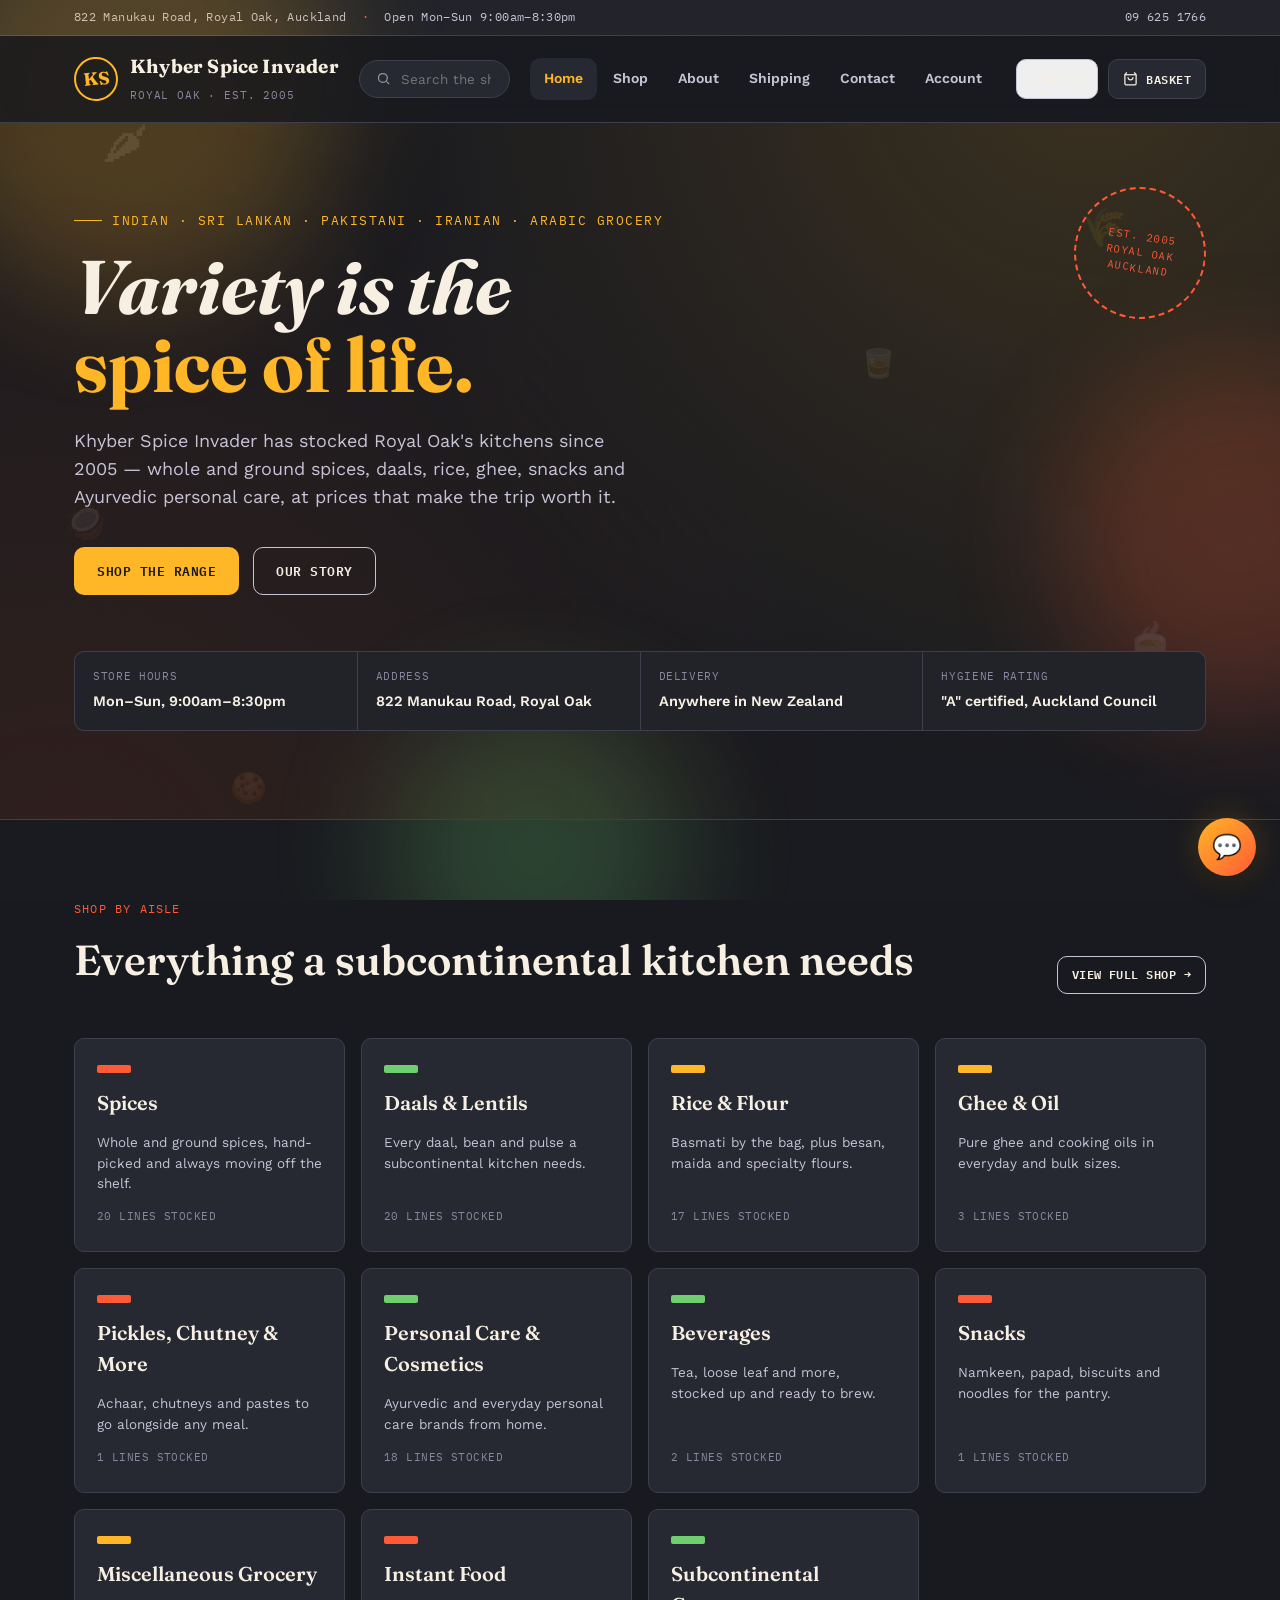
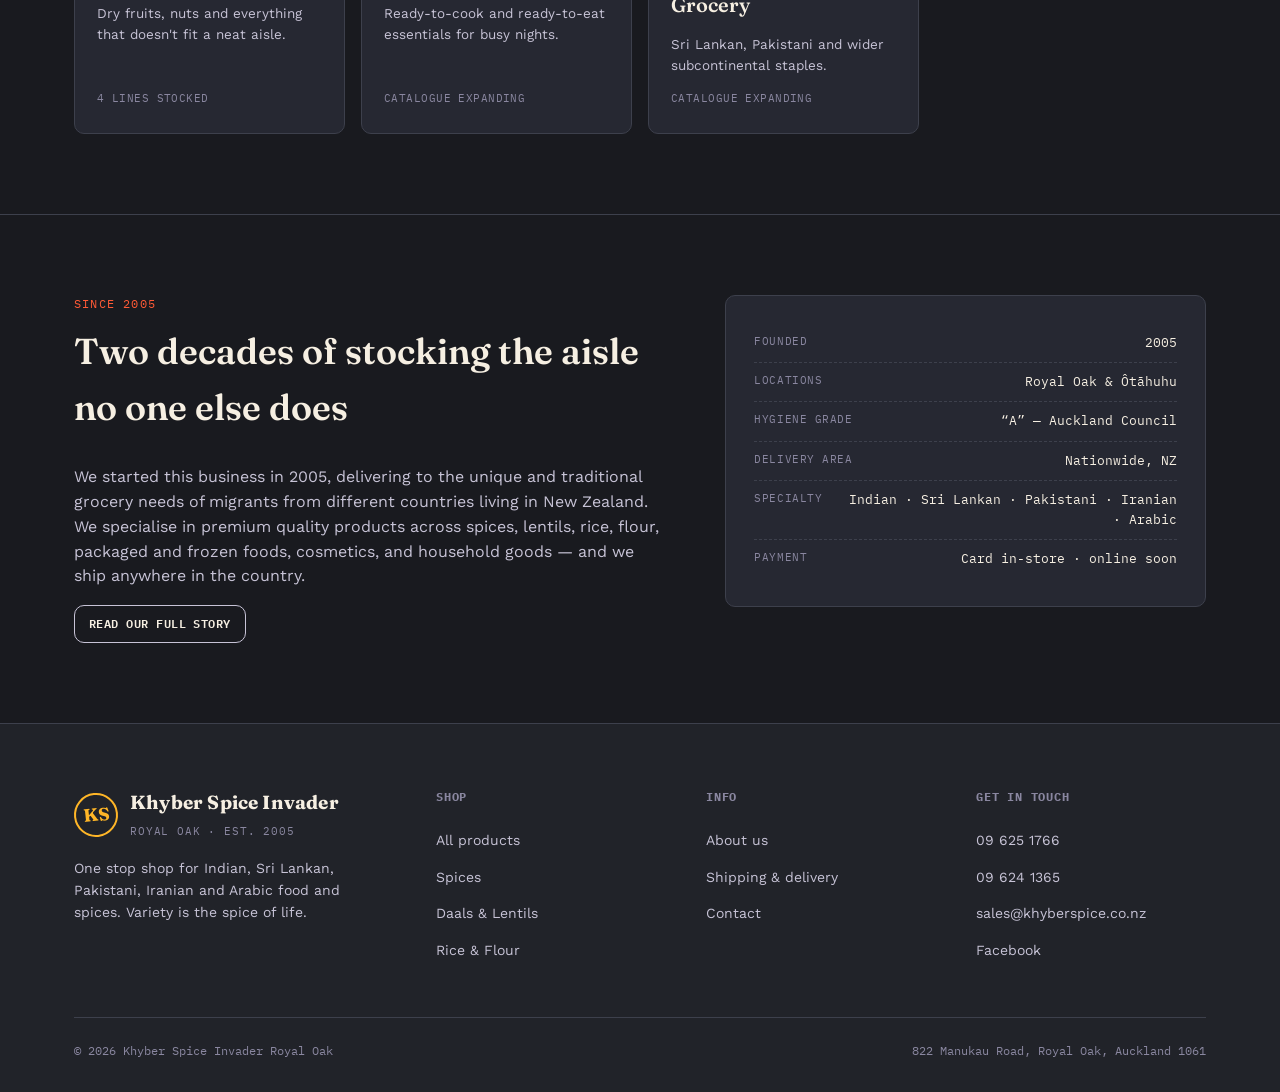
==== index.html @ 80d347c3 "Add files via upload" ====
<!doctype html>
<html lang="en">
<head>
<meta charset="utf-8">
<meta name="viewport" content="width=device-width, initial-scale=1">
<title>Khyber Spice Invader — Indian &amp; Subcontinental Grocery, Royal Oak</title>
<meta name="description" content="One stop shop for Indian, Sri Lankan, Pakistani, Iranian and Arabic food and spices in Royal Oak, Auckland since 2005.">
<link rel="stylesheet" href="css/styles.css">
</head>
<body>
<div class="grain"></div>
<div class="ambient">
  <div class="blob b1"></div>
  <div class="blob b2"></div>
  <div class="blob b3"></div>
  <span class="icon" style="top:12%; left:8%; font-size:46px; animation-delay:-2s;">&#127798;</span>
  <span class="icon" style="top:22%; right:12%; font-size:38px; animation-delay:-8s;">&#127806;</span>
  <span class="icon" style="top:55%; left:5%; font-size:34px; animation-delay:-4s;">&#129381;</span>
  <span class="icon" style="top:68%; right:8%; font-size:44px; animation-delay:-11s;">&#127861;</span>
  <span class="icon" style="top:85%; left:18%; font-size:30px; animation-delay:-6s;">&#127850;</span>
  <span class="icon" style="top:38%; right:30%; font-size:28px; animation-delay:-14s;">&#129347;</span>
</div>

<div class="utility-bar">
  <div class="wrap">
    <span>822 Manukau Road, Royal Oak, Auckland <span class="dot">·</span> Open Mon&ndash;Sun 9:00am&ndash;8:30pm</span>
    <span><a href="tel:+6496251766">09 625 1766</a></span>
  </div>
</div>

<header class="site-header">
  <div class="wrap">
    <a href="index.html" class="brand">
      <div class="brand-mark">KS</div>
      <div class="brand-text">
        <span class="name">Khyber Spice Invader</span>
        <span class="tag">Royal Oak · Est. 2005</span>
      </div>
    </a>
    <div class="header-search">
      <svg width="15" height="15" viewBox="0 0 24 24" fill="none" stroke="currentColor" stroke-width="2"><circle cx="11" cy="11" r="7"/><line x1="21" y1="21" x2="16.65" y2="16.65"/></svg>
      <input type="text" id="headerSearchInput" placeholder="Search the shop...">
    </div>
    <nav class="main-nav" id="mainNav">
      <a href="index.html" class="active">Home</a>
<a href="products.html" class="">Shop</a>
<a href="about.html" class="">About</a>
<a href="shipping.html" class="">Shipping</a>
<a href="contact.html" class="">Contact</a>
<a href="account.html" class="">Account</a>
    </nav>
    <div style="display:flex; align-items:center; gap:10px;">
      <button class="btn btn-outline btn-small" id="signInBtn" type="button">Sign in</button>
      <button class="btn btn-outline btn-small cart-toggle" id="cartToggle" type="button">
        <svg width="15" height="15" viewBox="0 0 24 24" fill="none" stroke="currentColor" stroke-width="2"><path d="M6 2L3 6v14a2 2 0 002 2h14a2 2 0 002-2V6l-3-4"/><line x1="3" y1="6" x2="21" y2="6"/><path d="M16 10a4 4 0 01-8 0"/></svg>
        Basket <span class="cart-count" id="cartCount" style="display:none;">0</span>
      </button>
      <button class="nav-toggle" id="navToggle" type="button" aria-label="Toggle menu">&#9776;</button>
    </div>
  </div>
</header>

<section class="hero">
  <div class="wrap">
    <div class="stamp">Est. 2005<br>Royal Oak<br>Auckland</div>
    <div class="hero-eyebrow">Indian &middot; Sri Lankan &middot; Pakistani &middot; Iranian &middot; Arabic Grocery</div>
    <h1>Variety is the<br><em>spice of life.</em></h1>
    <p class="lede">Khyber Spice Invader has stocked Royal Oak's kitchens since 2005 &mdash; whole and ground spices, daals, rice, ghee, snacks and Ayurvedic personal care, at prices that make the trip worth it.</p>
    <div class="hero-actions">
      <a href="products.html" class="btn btn-primary">Shop the range</a>
      <a href="about.html" class="btn btn-outline">Our story</a>
    </div>
    <div class="hero-strip">
      <div><span class="k">Store hours</span><span class="v">Mon&ndash;Sun, 9:00am&ndash;8:30pm</span></div>
      <div><span class="k">Address</span><span class="v">822 Manukau Road, Royal Oak</span></div>
      <div><span class="k">Delivery</span><span class="v">Anywhere in New Zealand</span></div>
      <div><span class="k">Hygiene rating</span><span class="v">"A" certified, Auckland Council</span></div>
    </div>
  </div>
</section>

<section class="section">
  <div class="wrap">
    <div class="section-head">
      <div>
        <div class="section-eyebrow">Shop by aisle</div>
        <h2>Everything a subcontinental kitchen needs</h2>
      </div>
      <a href="products.html" class="btn btn-outline btn-small">View full shop &rarr;</a>
    </div>
    <div class="cat-grid" id="homeCatGrid"></div>
  </div>
</section>

<section class="section" style="border-bottom:none;">
  <div class="wrap story-grid">
    <div>
      <div class="section-eyebrow">Since 2005</div>
      <h2>Two decades of stocking the aisle no one else does</h2>
      <p>We started this business in 2005, delivering to the unique and traditional grocery needs of migrants from different countries living in New Zealand. We specialise in premium quality products across spices, lentils, rice, flour, packaged and frozen foods, cosmetics, and household goods &mdash; and we ship anywhere in the country.</p>
      <a href="about.html" class="btn btn-outline btn-small">Read our full story</a>
    </div>
    <div class="ticket">
      <div class="row"><span>Founded</span><span>2005</span></div>
      <div class="row"><span>Locations</span><span>Royal Oak &amp; &Ocirc;t&#257;huhu</span></div>
      <div class="row"><span>Hygiene grade</span><span>&ldquo;A&rdquo; &mdash; Auckland Council</span></div>
      <div class="row"><span>Delivery area</span><span>Nationwide, NZ</span></div>
      <div class="row"><span>Specialty</span><span>Indian &middot; Sri Lankan &middot; Pakistani &middot; Iranian &middot; Arabic</span></div>
      <div class="row"><span>Payment</span><span>Card in-store &middot; online soon</span></div>
    </div>
  </div>
</section>

<footer class="site-footer">
  <div class="wrap">
    <div class="footer-grid">
      <div class="footer-about">
        <div class="brand" style="margin-bottom:16px;">
          <div class="brand-mark">KS</div>
          <div class="brand-text">
            <span class="name">Khyber Spice Invader</span>
            <span class="tag">Royal Oak · Est. 2005</span>
          </div>
        </div>
        <p>One stop shop for Indian, Sri Lankan, Pakistani, Iranian and Arabic food and spices. Variety is the spice of life.</p>
      </div>
      <div>
        <h5>Shop</h5>
        <ul>
          <li><a href="products.html">All products</a></li>
          <li><a href="products.html#spices">Spices</a></li>
          <li><a href="products.html#daals-lentils">Daals &amp; Lentils</a></li>
          <li><a href="products.html#rice-flour">Rice &amp; Flour</a></li>
        </ul>
      </div>
      <div>
        <h5>Info</h5>
        <ul>
          <li><a href="about.html">About us</a></li>
          <li><a href="shipping.html">Shipping &amp; delivery</a></li>
          <li><a href="contact.html">Contact</a></li>
        </ul>
      </div>
      <div>
        <h5>Get in touch</h5>
        <ul>
          <li><a href="tel:+6496251766">09 625 1766</a></li>
          <li><a href="tel:+6496241365">09 624 1365</a></li>
          <li><a href="mailto:sales@khyberspice.co.nz">sales@khyberspice.co.nz</a></li>
          <li><a href="https://www.facebook.com/people/Khyber-Spice-Invader-Royal-Oak/100056588722990/" target="_blank" rel="noopener">Facebook</a></li>
        </ul>
      </div>
    </div>
    <div class="footer-bottom">
      <span>&copy; 2026 Khyber Spice Invader Royal Oak</span>
      <span>822 Manukau Road, Royal Oak, Auckland 1061</span>
    </div>
  </div>
</footer>

<div class="cart-overlay" id="cartOverlay"></div>
<aside class="cart-drawer" id="cartDrawer" aria-label="Shopping basket">
  <div class="cart-drawer-head">
    <h3>Your Basket</h3>
    <button class="cart-drawer-close" id="cartClose" type="button" aria-label="Close basket">&times;</button>
  </div>
  <div class="cart-items" id="cartItems"></div>
  <div class="cart-drawer-foot">
    <div class="cart-total" id="cartTotal"><span>Subtotal</span><strong>$0.00</strong></div>
    <button class="btn btn-primary" style="width:100%; justify-content:center;" disabled title="Online checkout is launching soon">
      Checkout — coming soon
    </button>
    <p class="cart-note">Online payment via Stripe is being set up. For now, call the store to place a phone order for anything in your basket.</p>
  </div>
</aside>

<button class="bot-launcher" id="botLauncher" type="button" aria-label="Open Khyber Bot">&#128172;</button>
<div class="bot-panel" id="botPanel">
  <div class="bot-head">
    <div>
      <h4>Khyber Bot</h4>
      <span>Usually replies instantly</span>
    </div>
    <button class="bot-close" id="botClose" type="button" aria-label="Close chat">&times;</button>
  </div>
  <div class="bot-messages" id="botMessages"></div>
  <div class="bot-suggestions">
    <button type="button">Store hours?</button>
    <button type="button">Delivery cost?</button>
    <button type="button">Where are you located?</button>
  </div>
  <div class="bot-input-row">
    <input type="text" id="botInput" placeholder="Ask a question...">
    <button id="botSend" type="button" aria-label="Send">&#8594;</button>
  </div>
</div>

<script src="https://identity.netlify.com/v1/netlify-identity-widget.js"></script>
<script src="js/main.js"></script>
<script src="js/bot.js"></script>
<script src="js/auth.js"></script>

<script>
fetch('data/products.json').then(r=>r.json()).then(data=>{
  const grid = document.getElementById('homeCatGrid');
  grid.innerHTML = data.categories.map(c => {
    const count = data.products.filter(p=>p.category===c.slug).length;
    return `<a class="cat-tile accent-${c.accent}" href="products.html#${c.slug}">
      <span class="lid"></span>
      <h3>${c.label}</h3>
      <p>${c.blurb}</p>
      <span class="count">${count > 0 ? count + ' lines stocked' : 'Catalogue expanding'}</span>
    </a>`;
  }).join('');
});
</script>
</body>
</html>
---- css/styles.css ----
/* ============================================================
   KHYBER SPICE INVADER — design tokens
   Palette pulled from the store itself: turmeric, paprika,
   cardamom, cast-iron charcoal. Type: a stencilled display serif
   (stamped tin labels) + a clean grotesk body + a ledger mono
   for prices, SKUs and stamps.
   ============================================================ */

@import url('https://fonts.googleapis.com/css2?family=Fraunces:ital,opsz,wght@0,9..144,400;0,9..144,600;0,9..144,700;1,9..144,500&family=Work+Sans:wght@400;500;600;700&family=IBM+Plex+Mono:wght@400;500;600&display=swap');

:root{
  /* Warmer, slightly blue-leaning ink so it reads modern rather than flat brown */
  --ink:        #191A1F;
  --ink-soft:   #212329;
  --surface:    #262832;
  --surface-2:  #2F323D;
  --line:       #3D404C;

  --paper:      #F6EFE2;
  --paper-dim:  #C7C3D6;
  --paper-faint:#8A87A0;

  /* Brighter, more saturated accents for a welcoming, energetic feel */
  --turmeric:   #FFB627;
  --turmeric-dk:#D8940F;
  --paprika:    #FF5A36;
  --paprika-dk: #D63E1F;
  --cardamom:   #6FCF6E;
  --cardamom-dk:#4A9E4E;
  --violet:     #9B7EF0;

  --grad-warm: linear-gradient(135deg, var(--turmeric), var(--paprika));
  --grad-cool: linear-gradient(135deg, var(--cardamom), var(--violet));
  --glow-turmeric: 0 0 32px rgba(255,182,39,0.25);
  --glow-paprika: 0 0 32px rgba(255,90,54,0.22);

  --font-display: 'Fraunces', Georgia, serif;
  --font-body: 'Work Sans', -apple-system, BlinkMacSystemFont, sans-serif;
  --font-mono: 'IBM Plex Mono', 'Courier New', monospace;

  --radius: 10px;
  --radius-sm: 6px;
  --container: 1180px;
}

*,*::before,*::after{ box-sizing:border-box; }
html{ scroll-behavior:smooth; }
body{
  margin:0;
  background:var(--ink);
  color:var(--paper);
  font-family:var(--font-body);
  font-size:16px;
  line-height:1.55;
  -webkit-font-smoothing:antialiased;
}
img{ max-width:100%; display:block; }
a{ color:inherit; text-decoration:none; }
ul{ margin:0; padding:0; list-style:none; }
button{ font-family:inherit; cursor:pointer; }

.wrap{ max-width:var(--container); margin:0 auto; padding:0 24px; }

:focus-visible{
  outline:2px solid var(--turmeric);
  outline-offset:3px;
}

@media (prefers-reduced-motion: reduce){
  *{ animation-duration:0.01ms !important; transition-duration:0.01ms !important; }
}

/* ---------- Texture ---------- */
.grain{
  position:fixed; inset:0; pointer-events:none; z-index:1;
  opacity:0.05; mix-blend-mode:overlay;
  background-image:url("data:image/svg+xml,%3Csvg xmlns='http://www.w3.org/2000/svg' width='120' height='120'%3E%3Cfilter id='n'%3E%3CfeTurbulence type='fractalNoise' baseFrequency='0.9' numOctaves='2' stitchTiles='stitch'/%3E%3C/filter%3E%3Crect width='100%25' height='100%25' filter='url(%23n)'/%3E%3C/svg%3E");
}

/* ---------- Ambient background (floating spice icons + glow blobs) ---------- */
.ambient{
  position:fixed; inset:0; z-index:0; overflow:hidden; pointer-events:none;
}
.ambient .blob{
  position:absolute; border-radius:50%; filter:blur(60px); opacity:0.22;
  animation: drift 26s ease-in-out infinite;
}
.ambient .blob.b1{ width:420px; height:420px; top:-120px; left:-80px; background:var(--turmeric); }
.ambient .blob.b2{ width:360px; height:360px; top:40%; right:-140px; background:var(--paprika); animation-duration:32s; animation-delay:-6s; }
.ambient .blob.b3{ width:300px; height:300px; bottom:-100px; left:30%; background:var(--cardamom); animation-duration:38s; animation-delay:-14s; }
@keyframes drift{
  0%,100%{ transform:translate(0,0) scale(1); }
  33%{ transform:translate(40px,-30px) scale(1.08); }
  66%{ transform:translate(-30px,25px) scale(0.95); }
}
.ambient .icon{
  position:absolute; opacity:0.10; animation: floaty 18s ease-in-out infinite;
}
@keyframes floaty{
  0%,100%{ transform:translateY(0) rotate(0deg); }
  50%{ transform:translateY(-22px) rotate(8deg); }
}
@media (prefers-reduced-motion: reduce){
  .ambient .blob, .ambient .icon{ animation:none; }
}
@media (max-width: 700px){
  .ambient .icon{ display:none; }
}

/* content sits above ambient layer */
.site-header, .hero, .section, .info-page, .site-footer{ position:relative; z-index:2; }

/* ---------- Top utility bar ---------- */
.utility-bar{
  background:var(--ink-soft);
  border-bottom:1px solid var(--line);
  font-family:var(--font-mono);
  font-size:12px;
  letter-spacing:0.03em;
  color:var(--paper-dim);
}
.utility-bar .wrap{
  display:flex; justify-content:space-between; align-items:center;
  padding-top:8px; padding-bottom:8px; flex-wrap:wrap; gap:6px;
}
.utility-bar a:hover{ color:var(--turmeric); }
.utility-bar .dot{ color:var(--paprika); margin:0 8px; }

/* ---------- Header / Nav ---------- */
.site-header{
  position:sticky; top:0; z-index:50;
  background:rgba(25,26,31,0.85);
  backdrop-filter:blur(12px) saturate(1.4);
  border-bottom:1px solid var(--line);
}
.site-header .wrap{
  display:flex; align-items:center; justify-content:space-between;
  padding-top:16px; padding-bottom:16px; gap:20px;
}
.header-search{
  flex:1; max-width:340px; display:flex; align-items:center; gap:8px;
  background:var(--surface); border:1px solid var(--line); border-radius:999px;
  padding:9px 16px; transition:border-color .15s ease;
}
.header-search:focus-within{ border-color:var(--turmeric); box-shadow:var(--glow-turmeric); }
.header-search input{ background:none; border:none; color:var(--paper); font-family:inherit; font-size:13.5px; width:100%; }
.header-search input:focus{ outline:none; }
.header-search svg{ opacity:0.55; flex-shrink:0; }
@media (max-width: 980px){ .header-search{ display:none; } }
.brand{ display:flex; align-items:center; gap:12px; flex-shrink:0; }
.brand-mark{
  width:44px; height:44px; border-radius:50%;
  border:2px solid var(--turmeric);
  display:flex; align-items:center; justify-content:center;
  font-family:var(--font-display); font-weight:700; font-size:18px;
  color:var(--turmeric);
  transform:rotate(-6deg);
}
.brand-text{ font-family:var(--font-display); }
.brand-text .name{ font-size:19px; font-weight:700; letter-spacing:0.01em; display:block; }
.brand-text .tag{ font-family:var(--font-mono); font-size:10.5px; color:var(--paper-faint); letter-spacing:0.08em; text-transform:uppercase; }

.main-nav{ display:flex; gap:2px; align-items:center; }
.main-nav a{
  font-size:14px; font-weight:600; padding:10px 14px; border-radius:var(--radius);
  color:var(--paper-dim); transition:color .15s ease, background .15s ease;
  white-space:nowrap;
}
.main-nav a:hover, .main-nav a.active{ color:var(--turmeric); background:var(--surface); }

.nav-toggle{
  display:none; background:none; border:1px solid var(--line); color:var(--paper);
  padding:8px 12px; border-radius:var(--radius); font-size:14px;
}

@media (max-width: 880px){
  .main-nav{
    position:absolute; top:100%; left:0; right:0;
    background:var(--ink-soft); border-bottom:1px solid var(--line);
    flex-direction:column; align-items:stretch; padding:8px;
    display:none;
  }
  .main-nav.open{ display:flex; }
  .main-nav a{ padding:12px 14px; }
  .nav-toggle{ display:inline-block; }
}

/* ---------- Buttons ---------- */
.btn{
  display:inline-flex; align-items:center; gap:8px;
  font-family:var(--font-mono); font-size:13px; font-weight:600;
  letter-spacing:0.04em; text-transform:uppercase;
  padding:13px 22px; border-radius:var(--radius);
  border:1px solid transparent; transition:transform .15s ease, background .15s ease;
}
.btn:hover{ transform:translateY(-1px); }
.btn-primary{ background:var(--turmeric); color:var(--ink); }
.btn-primary:hover{ background:#f0b232; }
.btn-outline{ border-color:var(--paper-dim); color:var(--paper); }
.btn-outline:hover{ border-color:var(--turmeric); color:var(--turmeric); }
.btn-small{ padding:9px 14px; font-size:11.5px; }

/* ---------- Hero ---------- */
.hero{
  position:relative; overflow:hidden;
  border-bottom:1px solid var(--line);
  background:
    radial-gradient(circle at 85% -10%, rgba(231,163,28,0.16), transparent 55%),
    radial-gradient(circle at 5% 110%, rgba(193,68,14,0.14), transparent 55%);
}
.hero .wrap{ padding-top:88px; padding-bottom:88px; position:relative; }
.hero-eyebrow{
  font-family:var(--font-mono); font-size:12.5px; letter-spacing:0.12em; text-transform:uppercase;
  color:var(--turmeric); margin-bottom:18px; display:flex; align-items:center; gap:10px;
}
.hero-eyebrow::before{ content:''; width:28px; height:1px; background:var(--turmeric); }
.hero h1{
  font-family:var(--font-display); font-weight:700; font-style:italic;
  font-size:clamp(40px, 6.4vw, 76px); line-height:1.02; margin:0 0 24px; max-width:16ch;
}
.hero h1 em{ color:var(--turmeric); font-style:normal; }
.hero p.lede{ font-size:18px; color:var(--paper-dim); max-width:52ch; margin:0 0 36px; }
.hero-actions{ display:flex; gap:14px; flex-wrap:wrap; margin-bottom:56px; }

.stamp{
  position:absolute; top:64px; right:24px;
  width:132px; height:132px; border-radius:50%;
  border:2px dashed var(--paprika);
  display:flex; align-items:center; justify-content:center; text-align:center;
  transform:rotate(9deg);
  font-family:var(--font-mono); font-size:10.5px; letter-spacing:0.06em; text-transform:uppercase;
  color:var(--paprika); line-height:1.5; padding:14px;
}
@media (max-width: 720px){ .stamp{ display:none; } }

.hero-strip{
  display:grid; grid-template-columns:repeat(auto-fit,minmax(150px,1fr)); gap:1px;
  background:var(--line); border:1px solid var(--line); border-radius:var(--radius); overflow:hidden;
}
.hero-strip div{ background:var(--ink-soft); padding:16px 18px; }
.hero-strip .k{ font-family:var(--font-mono); font-size:11px; color:var(--paper-faint); text-transform:uppercase; letter-spacing:0.06em; display:block; margin-bottom:4px; }
.hero-strip .v{ font-weight:600; font-size:14.5px; }

/* ---------- Section headings ---------- */
.section{ padding:80px 0; border-bottom:1px solid var(--line); }
.section-head{ display:flex; justify-content:space-between; align-items:flex-end; gap:24px; margin-bottom:44px; flex-wrap:wrap; }
.section-eyebrow{ font-family:var(--font-mono); font-size:12px; letter-spacing:0.1em; text-transform:uppercase; color:var(--paprika); margin-bottom:10px; }
.section-head h2{ font-family:var(--font-display); font-size:clamp(28px,3.4vw,42px); margin:0; font-weight:600; }
.section-head p{ color:var(--paper-dim); max-width:46ch; margin:10px 0 0; }

/* ---------- Category tiles ---------- */
.cat-grid{ display:grid; grid-template-columns:repeat(auto-fill,minmax(230px,1fr)); gap:16px; }
.cat-tile{
  position:relative; background:var(--surface); border:1px solid var(--line); border-radius:var(--radius);
  padding:26px 22px; transition:border-color .15s ease, transform .15s ease;
  display:flex; flex-direction:column; gap:14px; min-height:150px;
}
.cat-tile:hover{ transform:translateY(-3px); border-color:var(--accent-color, var(--turmeric)); }
.cat-tile .lid{ width:34px; height:8px; border-radius:2px; background:var(--accent-color, var(--turmeric)); }
.cat-tile h3{ font-family:var(--font-display); font-size:20px; margin:0; font-weight:600; }
.cat-tile p{ color:var(--paper-dim); font-size:13.5px; margin:0; }
.cat-tile .count{ margin-top:auto; font-family:var(--font-mono); font-size:11px; color:var(--paper-faint); text-transform:uppercase; letter-spacing:0.04em; }

.accent-turmeric{ --accent-color: var(--turmeric); }
.accent-paprika{ --accent-color: var(--paprika); }
.accent-cardamom{ --accent-color: var(--cardamom); }

/* ---------- About / story blocks ---------- */
.story-grid{ display:grid; grid-template-columns:1.1fr 0.9fr; gap:64px; align-items:start; }
@media (max-width: 860px){ .story-grid{ grid-template-columns:1fr; gap:36px; } }
.story-grid h2{ font-family:var(--font-display); font-size:clamp(26px,3vw,36px); font-weight:600; margin-top:0; }
.story-grid p{ color:var(--paper-dim); }
.ticket{
  background:var(--surface); border:1px solid var(--line); border-radius:var(--radius); padding:28px;
  font-family:var(--font-mono); font-size:13px;
}
.ticket .row{ display:flex; justify-content:space-between; padding:9px 0; border-bottom:1px dashed var(--line); gap:16px; }
.ticket .row:last-child{ border-bottom:none; }
.ticket .row span:first-child{ color:var(--paper-faint); text-transform:uppercase; letter-spacing:0.05em; font-size:11px; }
.ticket .row span:last-child{ text-align:right; color:var(--paper); }

/* ---------- Shop layout ---------- */
.shop-layout{ display:grid; grid-template-columns:240px 1fr; gap:40px; align-items:start; }
@media (max-width: 880px){ .shop-layout{ grid-template-columns:1fr; } }

.shop-sidebar{ position:sticky; top:96px; }
.filter-block{ margin-bottom:28px; }
.filter-block h4{
  font-family:var(--font-mono); font-size:11px; text-transform:uppercase; letter-spacing:0.08em;
  color:var(--paper-faint); margin:0 0 12px;
}
.cat-filter-list{ display:flex; flex-direction:column; gap:2px; }
.cat-filter-list button{
  text-align:left; background:none; border:none; color:var(--paper-dim); font-size:14px;
  padding:9px 10px; border-radius:var(--radius); display:flex; justify-content:space-between;
}
.cat-filter-list button:hover{ background:var(--surface); color:var(--paper); }
.cat-filter-list button.active{ background:var(--surface-2); color:var(--turmeric); font-weight:600; }
.cat-filter-list button .n{ font-family:var(--font-mono); font-size:11px; color:var(--paper-faint); }

.search-box{
  display:flex; align-items:center; gap:8px; background:var(--surface); border:1px solid var(--line);
  border-radius:var(--radius); padding:10px 12px; margin-bottom:24px;
}
.search-box input{
  background:none; border:none; color:var(--paper); font-family:inherit; font-size:14px; width:100%;
}
.search-box input:focus{ outline:none; }
.search-box svg{ flex-shrink:0; opacity:0.6; }

.results-meta{ font-family:var(--font-mono); font-size:12px; color:var(--paper-faint); margin-bottom:18px; }

.product-grid{ display:grid; grid-template-columns:repeat(auto-fill,minmax(220px,1fr)); gap:16px; }
.product-card{
  background:var(--surface); border:1px solid var(--line); border-radius:var(--radius);
  padding:20px; display:flex; flex-direction:column; gap:10px; position:relative;
}
.product-card .badge{
  position:absolute; top:14px; right:14px; font-family:var(--font-mono); font-size:9.5px;
  text-transform:uppercase; letter-spacing:0.05em; padding:3px 7px; border-radius:2px;
}
.badge-out{ background:rgba(193,68,14,0.18); color:#e58860; }
.badge-sale{ background:rgba(91,117,83,0.22); color:#94b389; }
.product-card .photo{
  width:100%; height:120px; border-radius:var(--radius-sm); overflow:hidden;
  background:var(--surface-2); display:flex; align-items:center; justify-content:center;
}
.product-card .photo img{ width:100%; height:100%; object-fit:cover; }
.product-card .photo .icon-fallback{ width:44px; height:44px; opacity:0.5; }
.product-card:hover{ border-color:var(--turmeric); box-shadow:var(--glow-turmeric); }
.product-card h4{ font-family:var(--font-body); font-weight:600; font-size:15px; margin:0; line-height:1.3; }
.product-card .unit{ font-family:var(--font-mono); font-size:11px; color:var(--paper-faint); text-transform:uppercase; }
.qty-stepper{ display:flex; align-items:center; gap:10px; }
.qty-stepper button{
  width:26px; height:26px; border-radius:50%; border:1px solid var(--line); background:var(--surface-2);
  color:var(--paper); font-size:15px; display:flex; align-items:center; justify-content:center; line-height:1;
}
.qty-stepper button:hover{ border-color:var(--turmeric); color:var(--turmeric); }
.qty-stepper .qval{ font-family:var(--font-mono); font-size:13px; min-width:14px; text-align:center; }
.product-card .price-row{ margin-top:auto; display:flex; justify-content:space-between; align-items:center; padding-top:8px; border-top:1px dashed var(--line); }
.product-card .price{ font-family:var(--font-mono); font-weight:600; font-size:16px; color:var(--turmeric); }
.product-card .add-btn{
  background:none; border:1px solid var(--line); color:var(--paper-dim); border-radius:2px;
  width:30px; height:30px; font-size:16px; line-height:1; display:flex; align-items:center; justify-content:center;
}
.product-card .add-btn:hover{ border-color:var(--turmeric); color:var(--turmeric); }
.product-card .add-btn:disabled{ opacity:0.3; cursor:not-allowed; }

.empty-state{
  padding:60px 20px; text-align:center; color:var(--paper-faint); font-family:var(--font-mono); font-size:13px;
  border:1px dashed var(--line); border-radius:var(--radius);
}

/* ---------- Info / contact pages ---------- */
.info-page .wrap{ padding-top:64px; padding-bottom:80px; }
.info-page h1{ font-family:var(--font-display); font-size:clamp(32px,4.4vw,52px); font-weight:700; font-style:italic; margin:0 0 12px; }
.info-page .lede{ color:var(--paper-dim); max-width:60ch; margin-bottom:48px; }
.prose h2{ font-family:var(--font-display); font-size:24px; margin:36px 0 14px; font-weight:600; }
.prose p{ color:var(--paper-dim); margin:0 0 14px; }
.prose ul{ margin:0 0 14px; padding-left:0; }
.prose li{ color:var(--paper-dim); padding:8px 0; border-bottom:1px dashed var(--line); display:flex; justify-content:space-between; gap:16px; font-size:14.5px; }

.rate-table{ width:100%; border-collapse:collapse; font-size:14px; }
.rate-table th, .rate-table td{ text-align:left; padding:10px 12px; border-bottom:1px solid var(--line); }
.rate-table th{ font-family:var(--font-mono); font-size:11px; text-transform:uppercase; letter-spacing:0.05em; color:var(--paper-faint); }
.rate-table td:last-child, .rate-table th:last-child{ text-align:right; font-family:var(--font-mono); }

.locations-grid{ display:grid; grid-template-columns:1fr 1fr; gap:20px; margin-top:28px; }
@media (max-width:700px){ .locations-grid{ grid-template-columns:1fr; } }
.location-card{ background:var(--surface); border:1px solid var(--line); border-radius:var(--radius); padding:22px; }
.location-card h3{ font-family:var(--font-display); font-size:19px; margin:0 0 10px; }
.location-card p{ color:var(--paper-dim); font-size:14px; margin:0 0 4px; }
.location-card iframe{ width:100%; height:200px; border:0; border-radius:2px; margin-top:14px; filter:grayscale(0.3) invert(0.92) contrast(0.9); }

.contact-form{ display:grid; gap:16px; max-width:560px; }
.contact-form label{ font-family:var(--font-mono); font-size:11px; text-transform:uppercase; letter-spacing:0.05em; color:var(--paper-faint); display:block; margin-bottom:6px; }
.contact-form input, .contact-form textarea{
  width:100%; background:var(--surface); border:1px solid var(--line); border-radius:var(--radius);
  padding:12px 14px; color:var(--paper); font-family:inherit; font-size:14px;
}
.contact-form input:focus, .contact-form textarea:focus{ outline:none; border-color:var(--turmeric); }
.contact-form textarea{ min-height:130px; resize:vertical; }

.callout{
  background:var(--surface); border:1px solid var(--line); border-left:3px solid var(--turmeric);
  border-radius:var(--radius); padding:18px 22px; font-size:14px; color:var(--paper-dim); margin:24px 0;
}

/* ---------- Cart drawer ---------- */
.cart-toggle{
  position:relative; display:flex; align-items:center; gap:8px;
  background:var(--surface); border:1px solid var(--line);
}
.cart-toggle:hover{ border-color:var(--turmeric); box-shadow:var(--glow-turmeric); }
.cart-toggle svg{ flex-shrink:0; }
.cart-count{
  position:absolute; top:-7px; right:-8px; background:var(--grad-warm); color:var(--ink);
  font-family:var(--font-mono); font-weight:700; font-size:10px; min-width:18px; height:18px; border-radius:50%;
  display:flex; align-items:center; justify-content:center; padding:0 3px; box-shadow:0 0 0 2px var(--ink);
}
.cart-drawer{
  position:fixed; top:0; right:-420px; width:min(420px, 100vw); height:100vh; z-index:100;
  background:var(--ink-soft); border-left:1px solid var(--line); transition:right .25s ease;
  display:flex; flex-direction:column;
}
.cart-drawer.open{ right:0; }
.cart-drawer-head{ padding:22px 24px; border-bottom:1px solid var(--line); display:flex; justify-content:space-between; align-items:center; }
.cart-drawer-head h3{ font-family:var(--font-display); margin:0; font-size:20px; }
.cart-drawer-close{ background:none; border:none; color:var(--paper-dim); font-size:22px; }
.cart-items{ flex:1; overflow-y:auto; padding:16px 24px; }
.cart-line{ display:flex; justify-content:space-between; align-items:center; padding:12px 0; border-bottom:1px dashed var(--line); gap:12px; }
.cart-line .name{ font-size:14px; }
.cart-line .qty{ font-family:var(--font-mono); font-size:12px; color:var(--paper-faint); }
.cart-line .remove{ background:none; border:none; color:var(--paprika); font-size:12px; font-family:var(--font-mono); text-transform:uppercase; }
.cart-drawer-foot{ padding:20px 24px; border-top:1px solid var(--line); }
.cart-total{ display:flex; justify-content:space-between; font-family:var(--font-mono); font-size:15px; margin-bottom:16px; }
.cart-total strong{ color:var(--turmeric); }
.cart-overlay{ position:fixed; inset:0; background:rgba(0,0,0,0.5); z-index:99; opacity:0; pointer-events:none; transition:opacity .25s ease; }
.cart-overlay.open{ opacity:1; pointer-events:auto; }
.cart-note{ font-size:12px; color:var(--paper-faint); margin-top:10px; }

/* ---------- Footer ---------- */
.site-footer{ background:var(--ink-soft); border-top:1px solid var(--line); padding:64px 0 32px; }
.footer-grid{ display:grid; grid-template-columns:1.4fr 1fr 1fr 1fr; gap:40px; margin-bottom:48px; }
@media (max-width:780px){ .footer-grid{ grid-template-columns:1fr 1fr; } }
.footer-grid h5{ font-family:var(--font-mono); font-size:11.5px; text-transform:uppercase; letter-spacing:0.07em; color:var(--paper-faint); margin:0 0 16px; }
.footer-grid li{ padding:6px 0; }
.footer-grid a{ color:var(--paper-dim); font-size:14px; }
.footer-grid a:hover{ color:var(--turmeric); }
.footer-about p{ color:var(--paper-dim); font-size:14px; max-width:34ch; }
.footer-bottom{ border-top:1px solid var(--line); padding-top:24px; display:flex; justify-content:space-between; flex-wrap:wrap; gap:12px; font-family:var(--font-mono); font-size:11.5px; color:var(--paper-faint); }

/* ---------- Khyber Bot ---------- */
.bot-launcher{
  position:fixed; bottom:24px; right:24px; z-index:120;
  width:58px; height:58px; border-radius:50%; border:none;
  background:var(--grad-warm); color:var(--ink);
  display:flex; align-items:center; justify-content:center;
  box-shadow:0 8px 24px rgba(0,0,0,0.35), var(--glow-turmeric);
  font-size:24px;
}
.bot-launcher:hover{ transform:translateY(-2px); }
.bot-panel{
  position:fixed; bottom:96px; right:24px; z-index:120;
  width:min(360px, calc(100vw - 32px)); max-height:min(520px, 70vh);
  background:var(--ink-soft); border:1px solid var(--line); border-radius:var(--radius);
  display:none; flex-direction:column; overflow:hidden;
  box-shadow:0 20px 60px rgba(0,0,0,0.5);
}
.bot-panel.open{ display:flex; }
.bot-head{
  padding:16px 18px; background:var(--grad-warm); color:var(--ink);
  display:flex; align-items:center; justify-content:space-between;
}
.bot-head h4{ margin:0; font-family:var(--font-display); font-size:16px; }
.bot-head span{ font-family:var(--font-mono); font-size:10.5px; opacity:0.8; text-transform:uppercase; }
.bot-close{ background:none; border:none; color:var(--ink); font-size:18px; }
.bot-messages{ flex:1; overflow-y:auto; padding:16px; display:flex; flex-direction:column; gap:10px; }
.bot-msg{ padding:10px 13px; border-radius:var(--radius-sm); font-size:13.5px; max-width:85%; line-height:1.45; }
.bot-msg.bot{ background:var(--surface); align-self:flex-start; }
.bot-msg.user{ background:var(--turmeric); color:var(--ink); align-self:flex-end; }
.bot-suggestions{ display:flex; flex-wrap:wrap; gap:6px; padding:0 16px 12px; }
.bot-suggestions button{
  font-size:11.5px; padding:7px 11px; border-radius:999px; border:1px solid var(--line);
  background:var(--surface); color:var(--paper-dim);
}
.bot-suggestions button:hover{ border-color:var(--turmeric); color:var(--turmeric); }
.bot-input-row{ display:flex; gap:8px; padding:12px 14px; border-top:1px solid var(--line); }
.bot-input-row input{
  flex:1; background:var(--surface); border:1px solid var(--line); border-radius:999px;
  padding:10px 14px; color:var(--paper); font-family:inherit; font-size:13px;
}
.bot-input-row input:focus{ outline:none; border-color:var(--turmeric); }
.bot-input-row button{
  background:var(--turmeric); color:var(--ink); border:none; border-radius:50%;
  width:38px; height:38px; flex-shrink:0; font-weight:700;
}

/* ---------- Auth modal ---------- */
.auth-overlay{
  position:fixed; inset:0; background:rgba(0,0,0,0.6); z-index:150;
  display:none; align-items:center; justify-content:center; padding:20px;
}
.auth-overlay.open{ display:flex; }
.auth-modal{
  background:var(--ink-soft); border:1px solid var(--line); border-radius:var(--radius);
  width:min(400px, 100%); padding:32px;
}
.auth-modal h3{ font-family:var(--font-display); font-size:22px; margin:0 0 8px; }
.auth-modal p{ color:var(--paper-dim); font-size:13.5px; margin:0 0 22px; }
.auth-modal .btn{ width:100%; justify-content:center; margin-bottom:10px; }

.account-card{
  background:var(--surface); border:1px solid var(--line); border-radius:var(--radius);
  padding:28px; max-width:480px;
}
.account-card .avatar{
  width:56px; height:56px; border-radius:50%; background:var(--grad-warm);
  display:flex; align-items:center; justify-content:center; font-family:var(--font-display);
  font-weight:700; font-size:20px; color:var(--ink); margin-bottom:16px;
}

/* ---------- Utility ---------- */
.text-center{ text-align:center; }
.mt-0{ margin-top:0; }
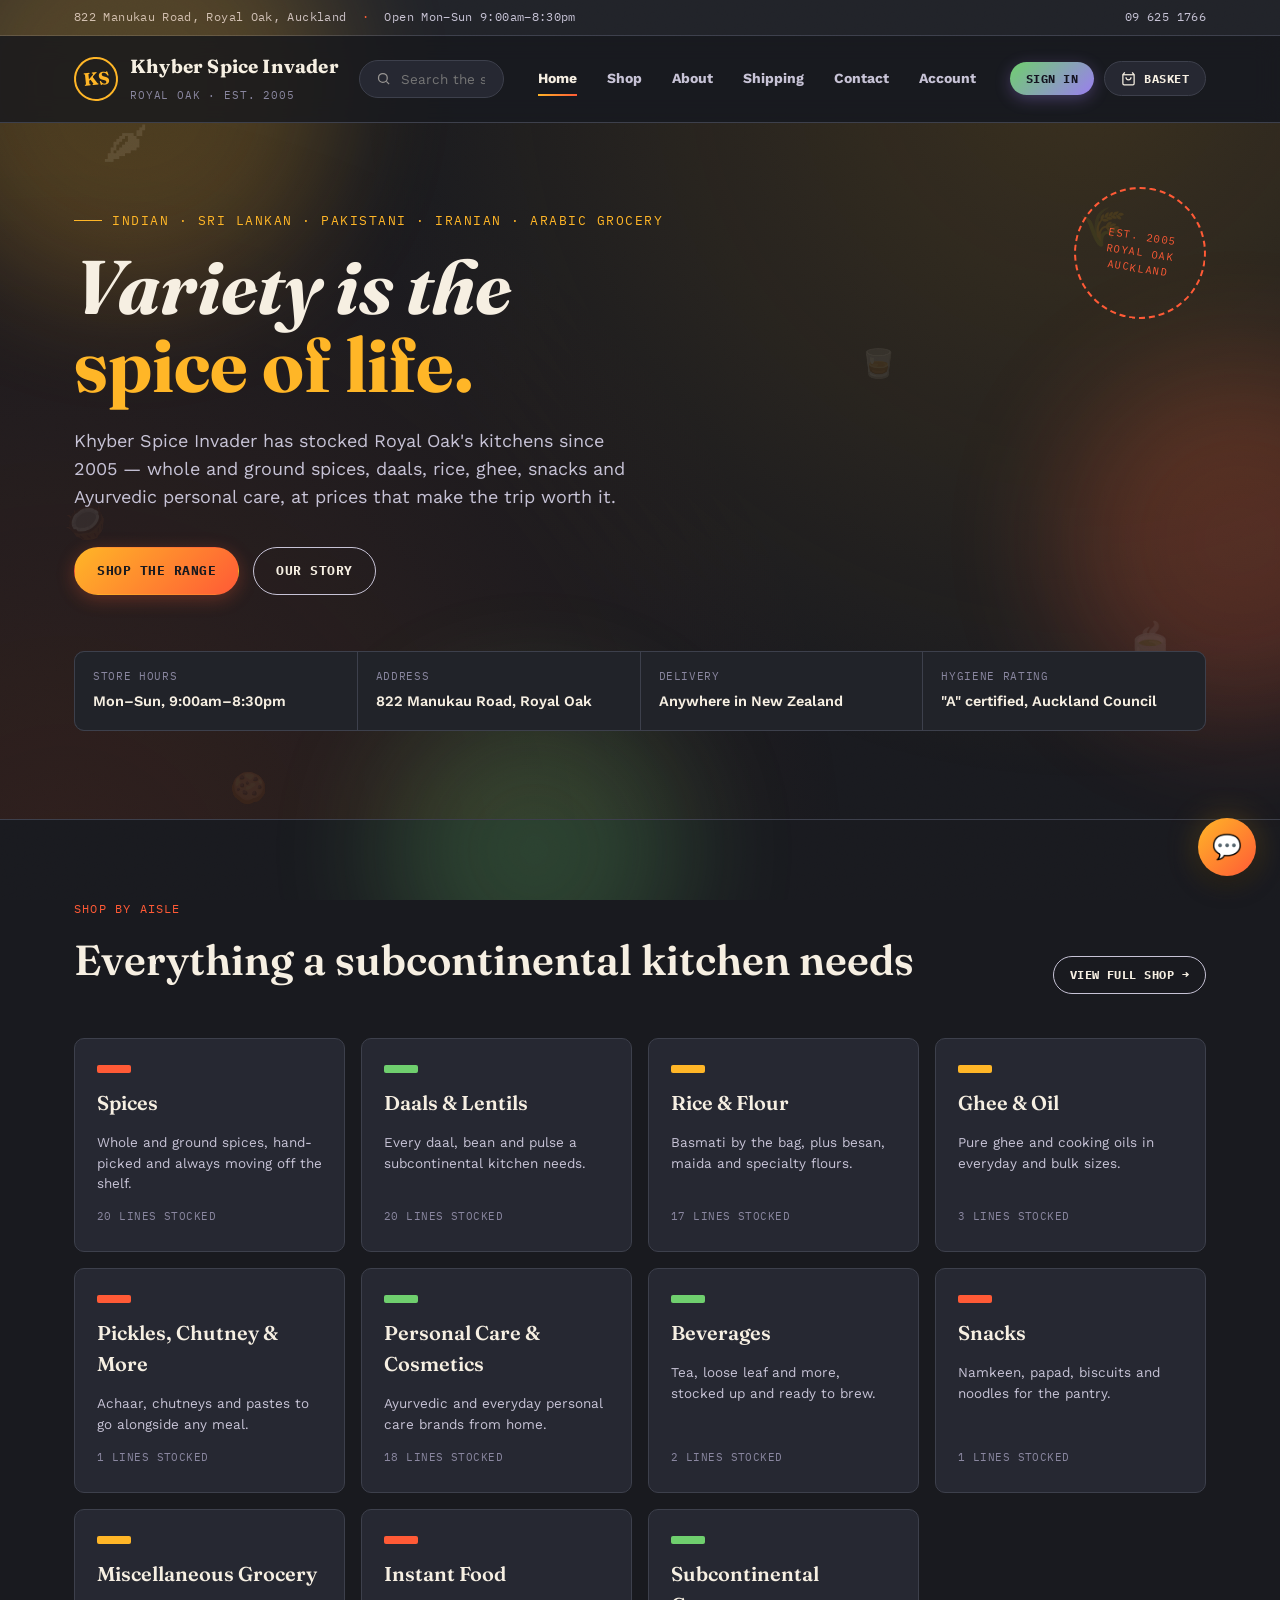
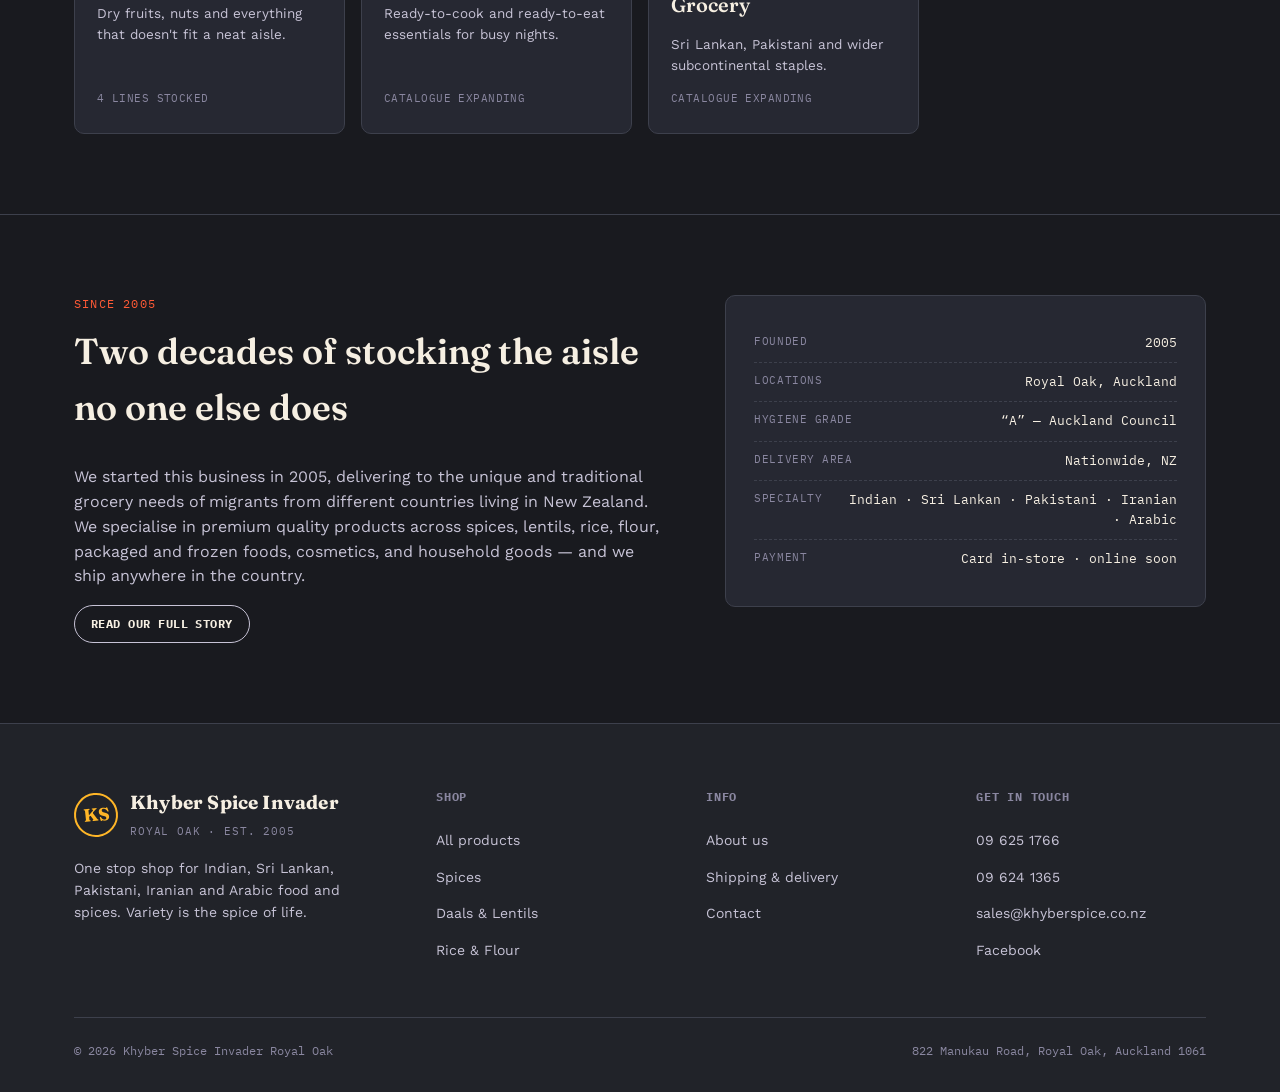
==== commit 5ebc5c89: "Add files via upload" ====
--- a/index.html
+++ b/index.html
@@ -50,8 +50,8 @@
 <a href="account.html" class="">Account</a>
     </nav>
     <div style="display:flex; align-items:center; gap:10px;">
-      <button class="btn btn-outline btn-small" id="signInBtn" type="button">Sign in</button>
-      <button class="btn btn-outline btn-small cart-toggle" id="cartToggle" type="button">
+      <button class="btn btn-header-fill btn-small" id="signInBtn" type="button">Sign in</button>
+      <button class="btn btn-header btn-small cart-toggle" id="cartToggle" type="button">
         <svg width="15" height="15" viewBox="0 0 24 24" fill="none" stroke="currentColor" stroke-width="2"><path d="M6 2L3 6v14a2 2 0 002 2h14a2 2 0 002-2V6l-3-4"/><line x1="3" y1="6" x2="21" y2="6"/><path d="M16 10a4 4 0 01-8 0"/></svg>
         Basket <span class="cart-count" id="cartCount" style="display:none;">0</span>
       </button>
@@ -102,7 +102,7 @@
     </div>
     <div class="ticket">
       <div class="row"><span>Founded</span><span>2005</span></div>
-      <div class="row"><span>Locations</span><span>Royal Oak &amp; &Ocirc;t&#257;huhu</span></div>
+      <div class="row"><span>Locations</span><span>Royal Oak, Auckland</span></div>
       <div class="row"><span>Hygiene grade</span><span>&ldquo;A&rdquo; &mdash; Auckland Council</span></div>
       <div class="row"><span>Delivery area</span><span>Nationwide, NZ</span></div>
       <div class="row"><span>Specialty</span><span>Indian &middot; Sri Lankan &middot; Pakistani &middot; Iranian &middot; Arabic</span></div>
@@ -173,6 +173,10 @@
     <p class="cart-note">Online payment via Stripe is being set up. For now, call the store to place a phone order for anything in your basket.</p>
   </div>
 </aside>
+
+<div class="product-modal-overlay" id="productModalOverlay">
+  <div class="product-modal" id="productModal"></div>
+</div>
 
 <button class="bot-launcher" id="botLauncher" type="button" aria-label="Open Khyber Bot">&#128172;</button>
 <div class="bot-panel" id="botPanel">
--- a/css/styles.css
+++ b/css/styles.css
@@ -162,11 +162,16 @@
 
 .main-nav{ display:flex; gap:2px; align-items:center; }
 .main-nav a{
-  font-size:14px; font-weight:600; padding:10px 14px; border-radius:var(--radius);
+  font-size:14px; font-weight:700; padding:10px 14px; border-radius:var(--radius-sm);
   color:var(--paper-dim); transition:color .15s ease, background .15s ease;
-  white-space:nowrap;
-}
-.main-nav a:hover, .main-nav a.active{ color:var(--turmeric); background:var(--surface); }
+  white-space:nowrap; position:relative;
+}
+.main-nav a::after{
+  content:''; position:absolute; left:14px; right:14px; bottom:4px; height:2px;
+  background:var(--grad-warm); transform:scaleX(0); transform-origin:left; transition:transform .18s ease;
+}
+.main-nav a:hover, .main-nav a.active{ color:var(--paper); }
+.main-nav a:hover::after, .main-nav a.active::after{ transform:scaleX(1); }
 
 .nav-toggle{
   display:none; background:none; border:1px solid var(--line); color:var(--paper);
@@ -188,17 +193,28 @@
 /* ---------- Buttons ---------- */
 .btn{
   display:inline-flex; align-items:center; gap:8px;
-  font-family:var(--font-mono); font-size:13px; font-weight:600;
+  font-family:var(--font-mono); font-size:13px; font-weight:700;
   letter-spacing:0.04em; text-transform:uppercase;
-  padding:13px 22px; border-radius:var(--radius);
-  border:1px solid transparent; transition:transform .15s ease, background .15s ease;
+  padding:13px 22px; border-radius:999px;
+  border:1px solid transparent; transition:transform .15s ease, background .15s ease, box-shadow .15s ease;
 }
 .btn:hover{ transform:translateY(-1px); }
-.btn-primary{ background:var(--turmeric); color:var(--ink); }
-.btn-primary:hover{ background:#f0b232; }
+.btn-primary{ background:var(--grad-warm); color:var(--ink); box-shadow:0 4px 18px rgba(255,90,54,0.28); }
+.btn-primary:hover{ box-shadow:0 6px 26px rgba(255,90,54,0.4); }
 .btn-outline{ border-color:var(--paper-dim); color:var(--paper); }
 .btn-outline:hover{ border-color:var(--turmeric); color:var(--turmeric); }
-.btn-small{ padding:9px 14px; font-size:11.5px; }
+.btn-small{ padding:9px 16px; font-size:11.5px; }
+
+.btn-header{
+  background:var(--surface); border:1px solid var(--line); color:var(--paper);
+  font-weight:700;
+}
+.btn-header:hover{ border-color:var(--turmeric); box-shadow:var(--glow-turmeric); }
+.btn-header-fill{
+  background:var(--grad-cool); color:#141420; border:none;
+  box-shadow:0 4px 16px rgba(155,126,240,0.32);
+}
+.btn-header-fill:hover{ box-shadow:0 6px 22px rgba(155,126,240,0.45); }
 
 /* ---------- Hero ---------- */
 .hero{
@@ -322,12 +338,17 @@
 .badge-out{ background:rgba(193,68,14,0.18); color:#e58860; }
 .badge-sale{ background:rgba(91,117,83,0.22); color:#94b389; }
 .product-card .photo{
-  width:100%; height:120px; border-radius:var(--radius-sm); overflow:hidden;
+  width:100%; height:130px; border-radius:var(--radius-sm); overflow:hidden;
   background:var(--surface-2); display:flex; align-items:center; justify-content:center;
+  position:relative; cursor:pointer;
 }
 .product-card .photo img{ width:100%; height:100%; object-fit:cover; }
-.product-card .photo .icon-fallback{ width:44px; height:44px; opacity:0.5; }
-.product-card:hover{ border-color:var(--turmeric); box-shadow:var(--glow-turmeric); }
+.product-card .photo .icon-fallback{
+  width:100%; height:100%; display:flex; align-items:center; justify-content:center;
+  font-size:38px;
+}
+.product-card:hover{ border-color:var(--turmeric); box-shadow:var(--glow-turmeric); cursor:pointer; }
+.product-card h4{ cursor:pointer; }
 .product-card h4{ font-family:var(--font-body); font-weight:600; font-size:15px; margin:0; line-height:1.3; }
 .product-card .unit{ font-family:var(--font-mono); font-size:11px; color:var(--paper-faint); text-transform:uppercase; }
 .qty-stepper{ display:flex; align-items:center; gap:10px; }
@@ -503,3 +524,40 @@
 /* ---------- Utility ---------- */
 .text-center{ text-align:center; }
 .mt-0{ margin-top:0; }
+
+/* ---------- Product photo fallback gradients ---------- */
+.photo-grad-turmeric{ background:linear-gradient(135deg, rgba(255,182,39,0.38), rgba(255,90,54,0.14)); }
+.photo-grad-paprika{ background:linear-gradient(135deg, rgba(255,90,54,0.38), rgba(155,126,240,0.14)); }
+.photo-grad-cardamom{ background:linear-gradient(135deg, rgba(111,207,110,0.38), rgba(155,126,240,0.14)); }
+
+/* ---------- Product quick-view modal ---------- */
+.product-modal-overlay{
+  position:fixed; inset:0; background:rgba(10,10,14,0.7); backdrop-filter:blur(4px); z-index:160;
+  display:none; align-items:center; justify-content:center; padding:20px;
+}
+.product-modal-overlay.open{ display:flex; }
+.product-modal{
+  background:var(--ink-soft); border:1px solid var(--line); border-radius:var(--radius);
+  width:min(460px, 100%); max-height:90vh; overflow-y:auto; position:relative;
+}
+.product-modal .pm-close{
+  position:absolute; top:14px; right:14px; background:rgba(0,0,0,0.4); border:none; color:var(--paper);
+  width:32px; height:32px; border-radius:50%; font-size:18px; z-index:2;
+}
+.product-modal .pm-photo{ width:100%; height:220px; display:flex; align-items:center; justify-content:center; }
+.product-modal .pm-photo img{ width:100%; height:100%; object-fit:cover; }
+.product-modal .pm-photo .icon-fallback{ font-size:64px; }
+.product-modal .pm-body{ padding:26px 28px 30px; }
+.product-modal .pm-cat{ font-family:var(--font-mono); font-size:11px; text-transform:uppercase; letter-spacing:0.06em; color:var(--turmeric); margin-bottom:8px; }
+.product-modal h3{ font-family:var(--font-display); font-size:24px; margin:0 0 6px; }
+.product-modal .pm-baseprice{ font-family:var(--font-mono); font-size:13px; color:var(--paper-faint); margin-bottom:22px; }
+.pm-weight-label{ font-family:var(--font-mono); font-size:11px; text-transform:uppercase; letter-spacing:0.06em; color:var(--paper-faint); margin-bottom:10px; }
+.pm-presets{ display:flex; flex-wrap:wrap; gap:8px; margin-bottom:22px; }
+.pm-presets button{
+  padding:9px 14px; border-radius:999px; border:1px solid var(--line); background:var(--surface);
+  color:var(--paper-dim); font-family:var(--font-mono); font-size:12.5px;
+}
+.pm-presets button:hover{ border-color:var(--turmeric); color:var(--turmeric); }
+.pm-presets button.active{ background:var(--grad-warm); color:var(--ink); border-color:transparent; font-weight:700; }
+.pm-total-row{ display:flex; justify-content:space-between; align-items:center; padding:16px 0; border-top:1px dashed var(--line); margin-bottom:18px; }
+.pm-total-row .amt{ font-family:var(--font-mono); font-size:22px; color:var(--turmeric); font-weight:600; }
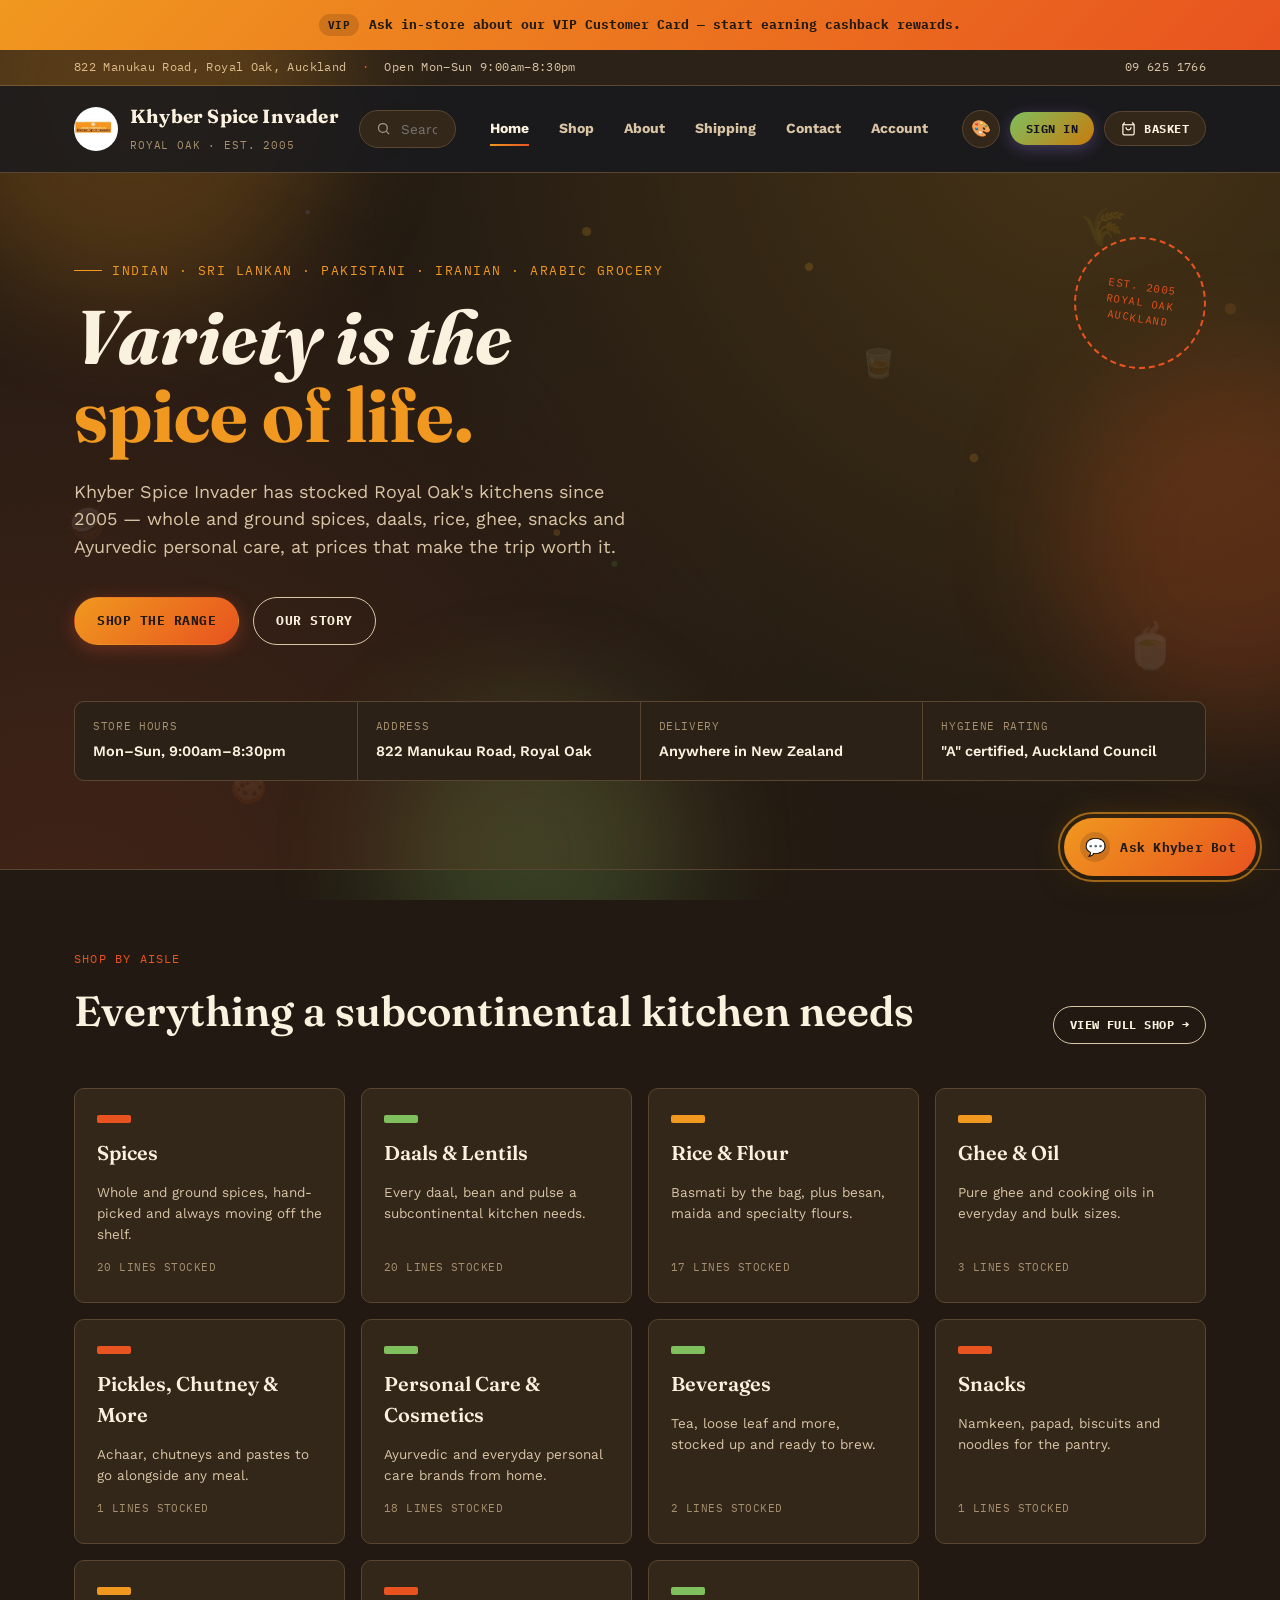
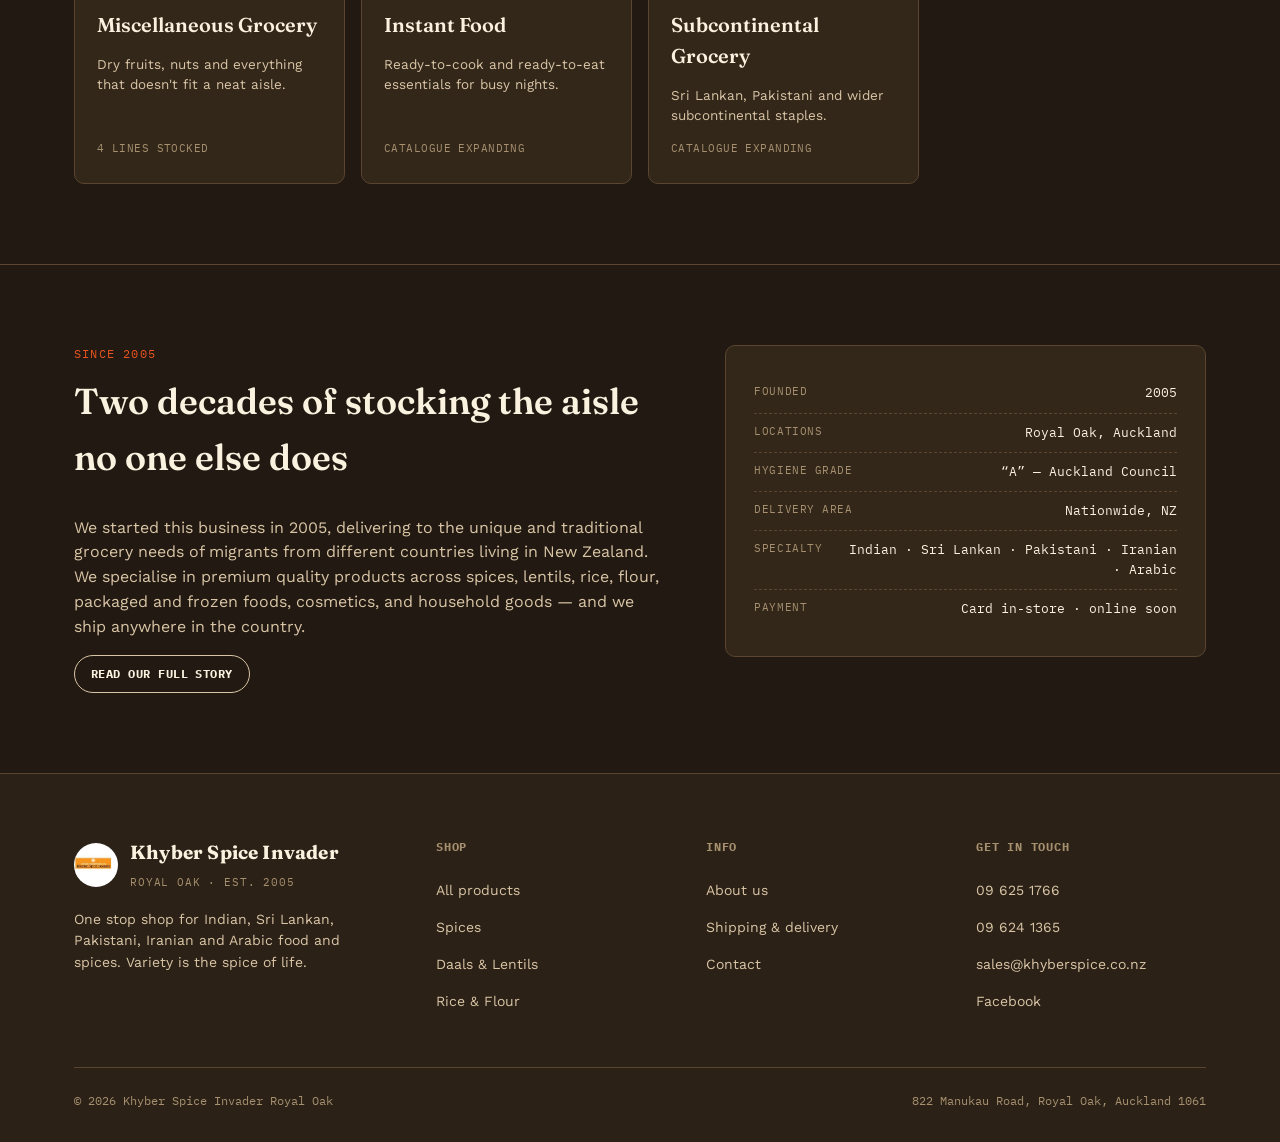
==== commit ff3ac7f9: "Add files via upload" ====
--- a/index.html
+++ b/index.html
@@ -6,6 +6,10 @@
 <title>Khyber Spice Invader — Indian &amp; Subcontinental Grocery, Royal Oak</title>
 <meta name="description" content="One stop shop for Indian, Sri Lankan, Pakistani, Iranian and Arabic food and spices in Royal Oak, Auckland since 2005.">
 <link rel="stylesheet" href="css/styles.css">
+<script>
+  // Apply saved theme before paint to avoid a flash of the wrong theme.
+  (function(){ var t = localStorage.getItem('khyber_theme'); if (t && t !== 'khyber') document.documentElement.setAttribute('data-theme', t); })();
+</script>
 </head>
 <body>
 <div class="grain"></div>
@@ -21,6 +25,13 @@
   <span class="icon" style="top:38%; right:30%; font-size:28px; animation-delay:-14s;">&#129347;</span>
 </div>
 
+<div class="vip-strip">
+  <div class="wrap">
+    <span class="tag">VIP</span>
+    <span>Ask in-store about our VIP Customer Card &mdash; start earning cashback rewards.</span>
+  </div>
+</div>
+
 <div class="utility-bar">
   <div class="wrap">
     <span>822 Manukau Road, Royal Oak, Auckland <span class="dot">·</span> Open Mon&ndash;Sun 9:00am&ndash;8:30pm</span>
@@ -31,7 +42,7 @@
 <header class="site-header">
   <div class="wrap">
     <a href="index.html" class="brand">
-      <div class="brand-mark">KS</div>
+      <img src="assets/logo.png" alt="Khyber Spice Invader" style="width:44px; height:44px; border-radius:50%; object-fit:cover; flex-shrink:0;">
       <div class="brand-text">
         <span class="name">Khyber Spice Invader</span>
         <span class="tag">Royal Oak · Est. 2005</span>
@@ -50,6 +61,18 @@
 <a href="account.html" class="">Account</a>
     </nav>
     <div style="display:flex; align-items:center; gap:10px;">
+      <div style="position:relative;">
+        <button class="theme-toggle" id="themeToggle" type="button" aria-label="Change colour theme">&#127912;</button>
+        <div class="theme-popover" id="themePopover">
+          <p>Colour theme</p>
+          <div class="theme-options" id="themeOptions">
+            <button class="theme-option" data-theme="khyber"><span class="swatch-dot" style="background:#F0981F;"></span>Classic</button>
+            <button class="theme-option" data-theme="light"><span class="swatch-dot" style="background:#D97F0A;"></span>Light</button>
+            <button class="theme-option" data-theme="sunset"><span class="swatch-dot" style="background:#FF4D8D;"></span>Sunset</button>
+            <button class="theme-option" data-theme="midnight"><span class="swatch-dot" style="background:#4DD4FF;"></span>Midnight</button>
+          </div>
+        </div>
+      </div>
       <button class="btn btn-header-fill btn-small" id="signInBtn" type="button">Sign in</button>
       <button class="btn btn-header btn-small cart-toggle" id="cartToggle" type="button">
         <svg width="15" height="15" viewBox="0 0 24 24" fill="none" stroke="currentColor" stroke-width="2"><path d="M6 2L3 6v14a2 2 0 002 2h14a2 2 0 002-2V6l-3-4"/><line x1="3" y1="6" x2="21" y2="6"/><path d="M16 10a4 4 0 01-8 0"/></svg>
@@ -61,6 +84,7 @@
 </header>
 
 <section class="hero">
+  <canvas id="spiceCanvas" aria-hidden="true"></canvas>
   <div class="wrap">
     <div class="stamp">Est. 2005<br>Royal Oak<br>Auckland</div>
     <div class="hero-eyebrow">Indian &middot; Sri Lankan &middot; Pakistani &middot; Iranian &middot; Arabic Grocery</div>
@@ -116,7 +140,7 @@
     <div class="footer-grid">
       <div class="footer-about">
         <div class="brand" style="margin-bottom:16px;">
-          <div class="brand-mark">KS</div>
+          <img src="assets/logo.png" alt="Khyber Spice Invader" style="width:44px; height:44px; border-radius:50%; object-fit:cover; flex-shrink:0;">
           <div class="brand-text">
             <span class="name">Khyber Spice Invader</span>
             <span class="tag">Royal Oak · Est. 2005</span>
@@ -178,7 +202,15 @@
   <div class="product-modal" id="productModal"></div>
 </div>
 
-<button class="bot-launcher" id="botLauncher" type="button" aria-label="Open Khyber Bot">&#128172;</button>
+<div class="bot-teaser" id="botTeaser">
+  <button type="button" id="botTeaserClose" aria-label="Dismiss">&times;</button>
+  &#128075; Need a hand? Ask me about stock, delivery, or even cooking tips.
+</div>
+<button class="bot-launcher" id="botLauncher" type="button" aria-label="Open Khyber Bot">
+  <span class="bl-ring"></span>
+  <span class="bl-icon">&#128172;</span>
+  <span class="bl-label">Ask Khyber Bot</span>
+</button>
 <div class="bot-panel" id="botPanel">
   <div class="bot-head">
     <div>
@@ -190,8 +222,8 @@
   <div class="bot-messages" id="botMessages"></div>
   <div class="bot-suggestions">
     <button type="button">Store hours?</button>
-    <button type="button">Delivery cost?</button>
-    <button type="button">Where are you located?</button>
+    <button type="button">Best rice for yellow daal?</button>
+    <button type="button">How long to cook rice?</button>
   </div>
   <div class="bot-input-row">
     <input type="text" id="botInput" placeholder="Ask a question...">
@@ -203,6 +235,7 @@
 <script src="js/main.js"></script>
 <script src="js/bot.js"></script>
 <script src="js/auth.js"></script>
+<script src="js/spice-canvas.js"></script>
 
 <script>
 fetch('data/products.json').then(r=>r.json()).then(data=>{
--- a/css/styles.css
+++ b/css/styles.css
@@ -9,30 +9,29 @@
 @import url('https://fonts.googleapis.com/css2?family=Fraunces:ital,opsz,wght@0,9..144,400;0,9..144,600;0,9..144,700;1,9..144,500&family=Work+Sans:wght@400;500;600;700&family=IBM+Plex+Mono:wght@400;500;600&display=swap');
 
 :root{
-  /* Warmer, slightly blue-leaning ink so it reads modern rather than flat brown */
-  --ink:        #191A1F;
-  --ink-soft:   #212329;
-  --surface:    #262832;
-  --surface-2:  #2F323D;
-  --line:       #3D404C;
-
-  --paper:      #F6EFE2;
-  --paper-dim:  #C7C3D6;
-  --paper-faint:#8A87A0;
-
-  /* Brighter, more saturated accents for a welcoming, energetic feel */
-  --turmeric:   #FFB627;
-  --turmeric-dk:#D8940F;
-  --paprika:    #FF5A36;
-  --paprika-dk: #D63E1F;
-  --cardamom:   #6FCF6E;
-  --cardamom-dk:#4A9E4E;
-  --violet:     #9B7EF0;
+  /* "Khyber Classic" — warmer, less black, pulled from the real logo's orange */
+  --ink:        #221A12;
+  --ink-soft:   #2B2116;
+  --surface:    #33271A;
+  --surface-2:  #3E3020;
+  --line:       #5A4630;
+
+  --paper:      #FBF1DF;
+  --paper-dim:  #D9C5A6;
+  --paper-faint:#A6906F;
+
+  --turmeric:   #F0981F;
+  --turmeric-dk:#C97A0E;
+  --paprika:    #E8531F;
+  --paprika-dk: #B93E14;
+  --cardamom:   #7FBF5E;
+  --cardamom-dk:#589240;
+  --violet:     #C98A4B;
 
   --grad-warm: linear-gradient(135deg, var(--turmeric), var(--paprika));
-  --grad-cool: linear-gradient(135deg, var(--cardamom), var(--violet));
-  --glow-turmeric: 0 0 32px rgba(255,182,39,0.25);
-  --glow-paprika: 0 0 32px rgba(255,90,54,0.22);
+  --grad-cool: linear-gradient(135deg, var(--cardamom), var(--turmeric-dk));
+  --glow-turmeric: 0 0 32px rgba(240,152,31,0.25);
+  --glow-paprika: 0 0 32px rgba(232,83,31,0.22);
 
   --font-display: 'Fraunces', Georgia, serif;
   --font-body: 'Work Sans', -apple-system, BlinkMacSystemFont, sans-serif;
@@ -41,6 +40,67 @@
   --radius: 10px;
   --radius-sm: 6px;
   --container: 1180px;
+}
+
+/* ---------- Alternate themes — switchable at runtime via [data-theme] on <html> ---------- */
+[data-theme="light"]{
+  --ink:        #FBF4E7;
+  --ink-soft:   #F5EBD8;
+  --surface:    #FFFFFF;
+  --surface-2:  #F1E4CB;
+  --line:       #E3D2AE;
+
+  --paper:      #2A2013;
+  --paper-dim:  #5C4C34;
+  --paper-faint:#8A7857;
+
+  --turmeric:   #D97F0A;
+  --turmeric-dk:#B5670A;
+  --paprika:    #D4491B;
+  --paprika-dk: #A9380F;
+  --cardamom:   #4F8C3B;
+  --cardamom-dk:#3A6B2C;
+  --violet:     #B06A2E;
+}
+
+[data-theme="sunset"]{
+  --ink:        #1E1230;
+  --ink-soft:   #281A3D;
+  --surface:    #33224E;
+  --surface-2:  #3E2A5C;
+  --line:       #5B3F80;
+
+  --paper:      #FBEEFA;
+  --paper-dim:  #D9C0E8;
+  --paper-faint:#A88FC0;
+
+  --turmeric:   #FFB74D;
+  --turmeric-dk:#F5952E;
+  --paprika:    #FF4D8D;
+  --paprika-dk: #E6367A;
+  --cardamom:   #4DE3C4;
+  --cardamom-dk:#2FC2A6;
+  --violet:     #B983FF;
+}
+
+[data-theme="midnight"]{
+  --ink:        #12141C;
+  --ink-soft:   #191C26;
+  --surface:    #212431;
+  --surface-2:  #2A2E3D;
+  --line:       #3A3F52;
+
+  --paper:      #F1F0FA;
+  --paper-dim:  #B9BCD4;
+  --paper-faint:#7C7FA0;
+
+  --turmeric:   #4DD4FF;
+  --turmeric-dk:#2CB3E0;
+  --paprika:    #7C8CFF;
+  --paprika-dk: #5C6DE8;
+  --cardamom:   #4DFFB0;
+  --cardamom-dk:#2AD996;
+  --violet:     #B983FF;
 }
 
 *,*::before,*::after{ box-sizing:border-box; }
@@ -53,6 +113,7 @@
   font-size:16px;
   line-height:1.55;
   -webkit-font-smoothing:antialiased;
+  transition:background .25s ease, color .25s ease;
 }
 img{ max-width:100%; display:block; }
 a{ color:inherit; text-decoration:none; }
@@ -221,8 +282,14 @@
   position:relative; overflow:hidden;
   border-bottom:1px solid var(--line);
   background:
-    radial-gradient(circle at 85% -10%, rgba(231,163,28,0.16), transparent 55%),
-    radial-gradient(circle at 5% 110%, rgba(193,68,14,0.14), transparent 55%);
+    radial-gradient(circle at 85% -10%, rgba(255,182,39,0.16), transparent 55%),
+    radial-gradient(circle at 5% 110%, rgba(255,90,54,0.14), transparent 55%);
+}
+.hero canvas#spiceCanvas{
+  position:absolute; inset:0; width:100%; height:100%; opacity:0.5; pointer-events:none;
+}
+@media (prefers-reduced-motion: reduce){
+  .hero canvas#spiceCanvas{ display:none; }
 }
 .hero .wrap{ padding-top:88px; padding-bottom:88px; position:relative; }
 .hero-eyebrow{
@@ -454,13 +521,38 @@
 /* ---------- Khyber Bot ---------- */
 .bot-launcher{
   position:fixed; bottom:24px; right:24px; z-index:120;
-  width:58px; height:58px; border-radius:50%; border:none;
+  display:flex; align-items:center; gap:10px;
+  padding:14px 20px 14px 16px; border-radius:999px; border:none;
   background:var(--grad-warm); color:var(--ink);
-  display:flex; align-items:center; justify-content:center;
-  box-shadow:0 8px 24px rgba(0,0,0,0.35), var(--glow-turmeric);
-  font-size:24px;
+  box-shadow:0 8px 28px rgba(0,0,0,0.4), var(--glow-turmeric);
+  font-family:var(--font-mono); font-weight:700; font-size:13px; letter-spacing:0.02em;
+}
+.bot-launcher .bl-icon{
+  width:30px; height:30px; border-radius:50%; background:rgba(20,20,25,0.15);
+  display:flex; align-items:center; justify-content:center; font-size:17px; flex-shrink:0;
+}
+.bot-launcher .bl-ring{
+  position:absolute; inset:-6px; border-radius:999px; border:2px solid var(--turmeric);
+  opacity:0.6; animation:pulse-ring 2.2s ease-out infinite;
+}
+@keyframes pulse-ring{
+  0%{ transform:scale(0.92); opacity:0.55; }
+  70%{ transform:scale(1.14); opacity:0; }
+  100%{ transform:scale(1.14); opacity:0; }
 }
 .bot-launcher:hover{ transform:translateY(-2px); }
+@media (max-width:560px){ .bot-launcher span.bl-label{ display:none; } .bot-launcher{ padding:14px; } }
+
+.bot-teaser{
+  position:fixed; bottom:96px; right:24px; z-index:119;
+  background:var(--ink-soft); border:1px solid var(--line); border-radius:var(--radius);
+  padding:14px 18px; max-width:230px; font-size:13px; color:var(--paper-dim);
+  box-shadow:0 10px 30px rgba(0,0,0,0.4);
+  opacity:0; transform:translateY(8px); pointer-events:none; transition:opacity .3s ease, transform .3s ease;
+}
+.bot-teaser.show{ opacity:1; transform:translateY(0); pointer-events:auto; }
+.bot-teaser button{ background:none; border:none; color:var(--paper-faint); position:absolute; top:6px; right:8px; font-size:14px; }
+
 .bot-panel{
   position:fixed; bottom:96px; right:24px; z-index:120;
   width:min(360px, calc(100vw - 32px)); max-height:min(520px, 70vh);
@@ -524,6 +616,58 @@
 /* ---------- Utility ---------- */
 .text-center{ text-align:center; }
 .mt-0{ margin-top:0; }
+
+/* ---------- Theme switcher ---------- */
+.theme-toggle{
+  position:relative; width:38px; height:38px; border-radius:50%;
+  background:var(--surface); border:1px solid var(--line); color:var(--paper);
+  display:flex; align-items:center; justify-content:center; font-size:16px; flex-shrink:0;
+}
+.theme-toggle:hover{ border-color:var(--turmeric); }
+.theme-popover{
+  position:absolute; top:calc(100% + 10px); right:0; z-index:60;
+  background:var(--ink-soft); border:1px solid var(--line); border-radius:var(--radius);
+  padding:14px; width:220px; display:none; box-shadow:0 16px 40px rgba(0,0,0,0.4);
+}
+.theme-popover.open{ display:block; }
+.theme-popover p{ margin:0 0 10px; font-family:var(--font-mono); font-size:10.5px; text-transform:uppercase; letter-spacing:0.06em; color:var(--paper-faint); }
+.theme-options{ display:grid; grid-template-columns:1fr 1fr; gap:8px; }
+.theme-option{
+  display:flex; align-items:center; gap:8px; padding:9px 10px; border-radius:var(--radius-sm);
+  border:1px solid var(--line); background:var(--surface); color:var(--paper); font-size:12px;
+}
+.theme-option:hover{ border-color:var(--turmeric); }
+.theme-option.active{ border-color:var(--turmeric); box-shadow:var(--glow-turmeric); }
+.theme-option .swatch-dot{ width:14px; height:14px; border-radius:50%; flex-shrink:0; }
+
+/* ---------- VIP promo strip ---------- */
+.vip-strip{
+  background:var(--grad-warm); color:var(--ink); position:relative; z-index:2;
+}
+.vip-strip .wrap{
+  padding:14px 24px; display:flex; align-items:center; justify-content:center; gap:10px;
+  flex-wrap:wrap; text-align:center; font-family:var(--font-mono); font-size:13px; font-weight:700;
+}
+.vip-strip .wrap span.tag{
+  background:rgba(0,0,0,0.14); padding:3px 9px; border-radius:999px; font-size:10.5px; letter-spacing:0.04em;
+}
+
+/* ---------- Related products (product modal) ---------- */
+.pm-related{ margin-top:6px; }
+.pm-related h5{ font-family:var(--font-mono); font-size:11px; text-transform:uppercase; letter-spacing:0.06em; color:var(--paper-faint); margin:0 0 12px; }
+.pm-related-grid{ display:grid; grid-template-columns:repeat(3,1fr); gap:10px; }
+.pm-related-item{
+  background:var(--surface); border:1px solid var(--line); border-radius:var(--radius-sm);
+  padding:10px; text-align:center; cursor:pointer;
+}
+.pm-related-item:hover{ border-color:var(--turmeric); }
+.pm-related-item .photo{ height:52px; margin-bottom:8px; border-radius:4px; }
+.pm-related-item .icon-fallback{ font-size:22px; }
+.pm-related-item .rn{ font-size:11px; line-height:1.3; }
+.pm-multiple-note{
+  font-size:12.5px; color:var(--paprika); background:rgba(232,83,31,0.1);
+  border:1px solid rgba(232,83,31,0.25); border-radius:var(--radius-sm); padding:9px 12px; margin-bottom:18px;
+}
 
 /* ---------- Product photo fallback gradients ---------- */
 .photo-grad-turmeric{ background:linear-gradient(135deg, rgba(255,182,39,0.38), rgba(255,90,54,0.14)); }
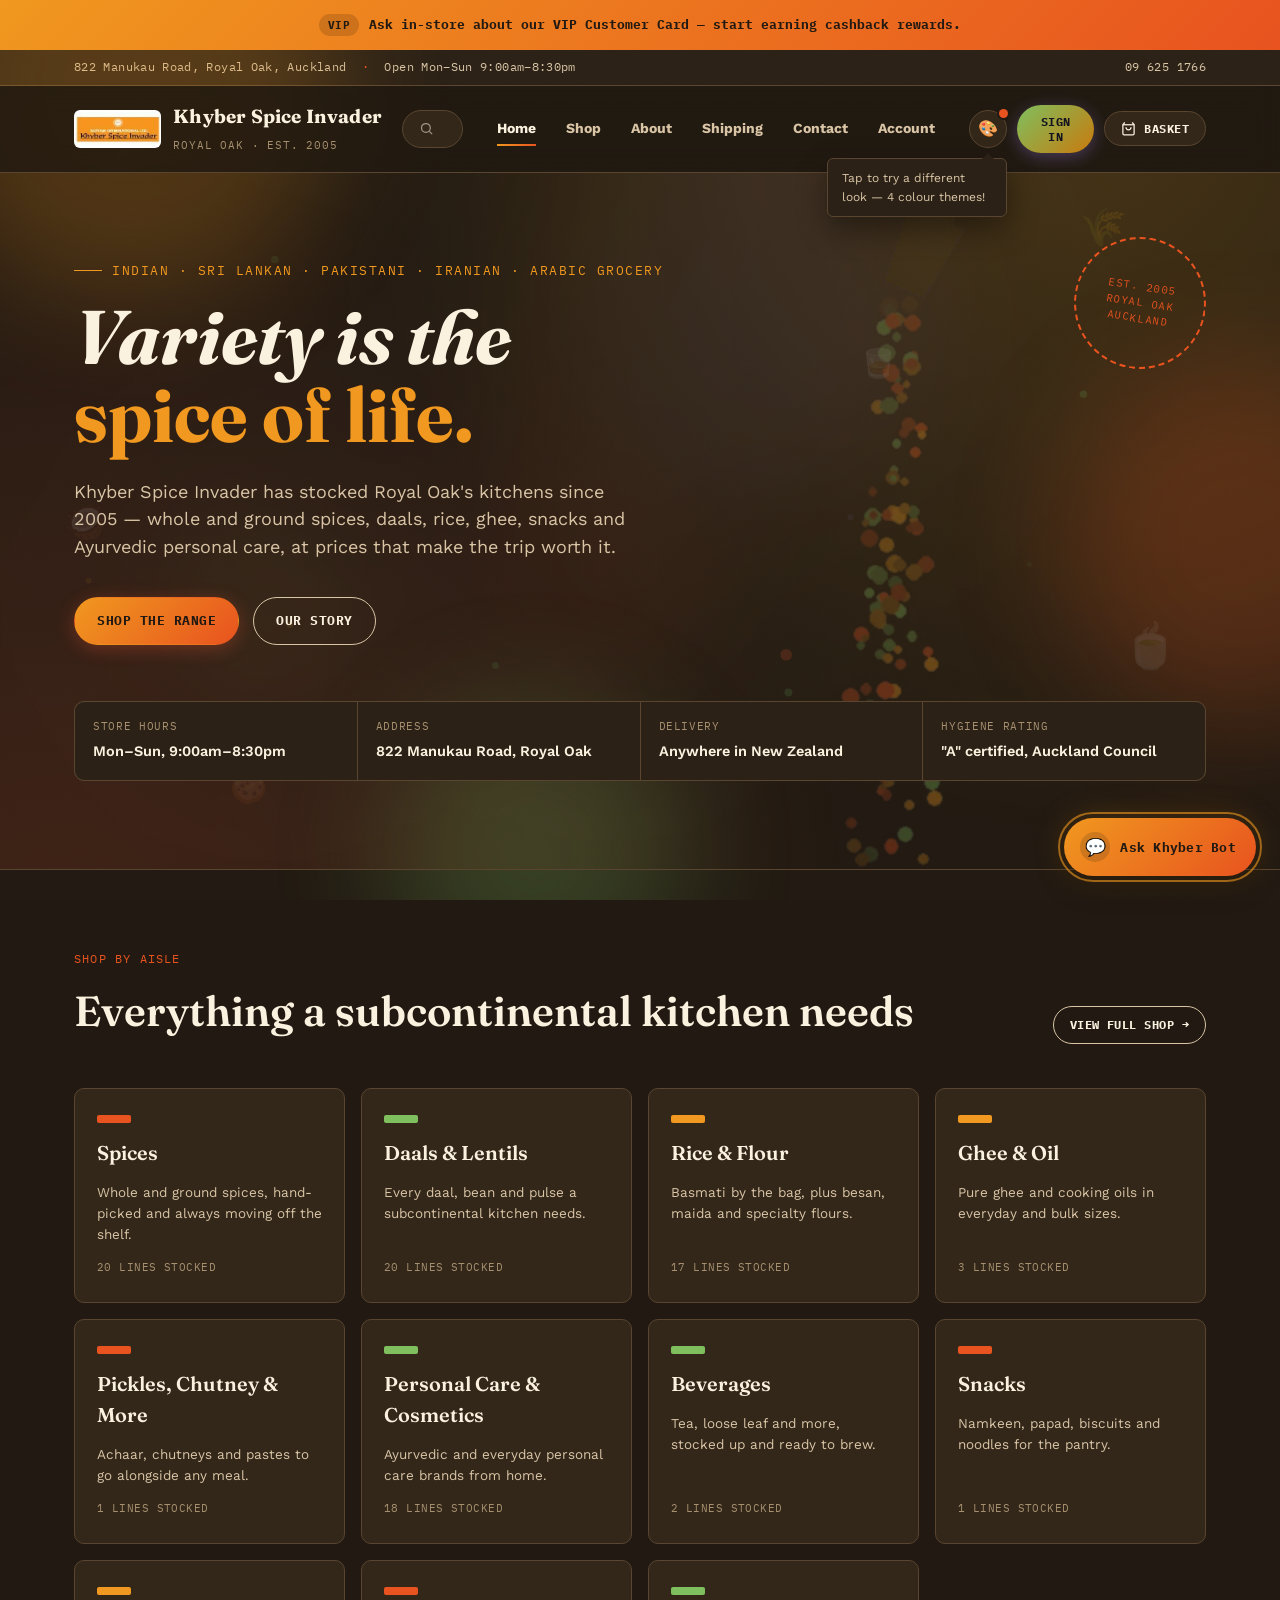
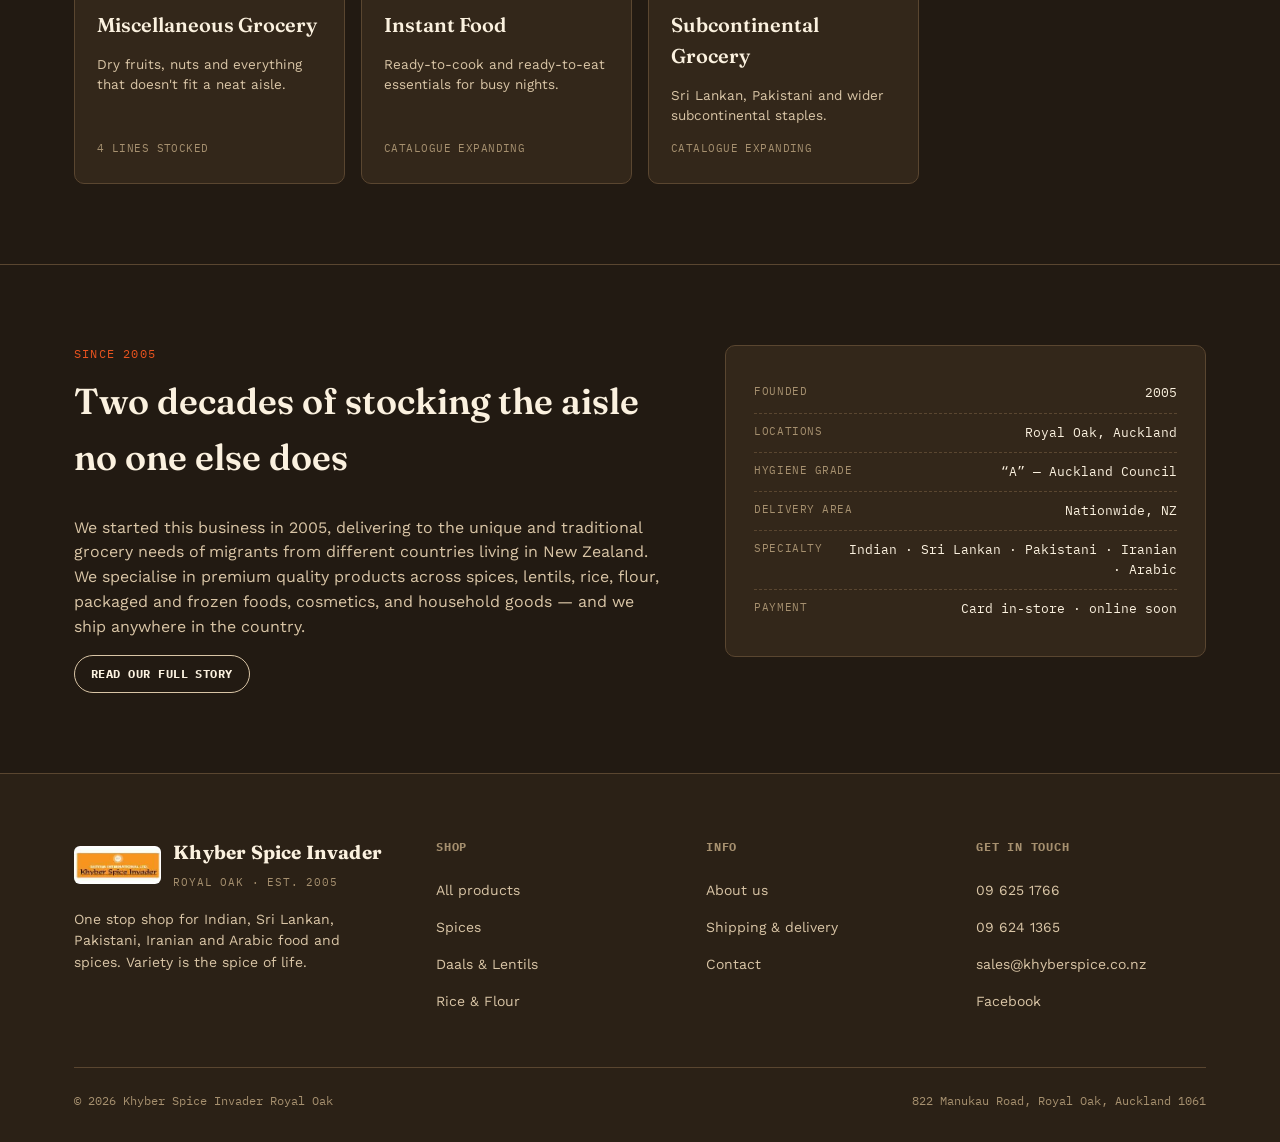
==== commit 51cd2b85: "Add files via upload" ====
--- a/index.html
+++ b/index.html
@@ -42,7 +42,7 @@
 <header class="site-header">
   <div class="wrap">
     <a href="index.html" class="brand">
-      <img src="assets/logo.png" alt="Khyber Spice Invader" style="width:44px; height:44px; border-radius:50%; object-fit:cover; flex-shrink:0;">
+      <img src="assets/logo-cropped.png" alt="Khyber Spice Invader" style="height:38px; width:auto; border-radius:6px; object-fit:contain; flex-shrink:0;">
       <div class="brand-text">
         <span class="name">Khyber Spice Invader</span>
         <span class="tag">Royal Oak · Est. 2005</span>
@@ -62,7 +62,11 @@
     </nav>
     <div style="display:flex; align-items:center; gap:10px;">
       <div style="position:relative;">
-        <button class="theme-toggle" id="themeToggle" type="button" aria-label="Change colour theme">&#127912;</button>
+        <button class="theme-toggle" id="themeToggle" type="button" aria-label="Change colour theme">
+          &#127912;
+          <span class="theme-toggle-dot" id="themeDot"></span>
+        </button>
+        <div class="theme-teaser" id="themeTeaser">Tap to try a different look &mdash; 4 colour themes!</div>
         <div class="theme-popover" id="themePopover">
           <p>Colour theme</p>
           <div class="theme-options" id="themeOptions">
@@ -85,6 +89,10 @@
 
 <section class="hero">
   <canvas id="spiceCanvas" aria-hidden="true"></canvas>
+  <video id="spiceVideo" autoplay muted loop playsinline aria-hidden="true">
+    <source src="assets/spice-pour.webm" type="video/webm">
+    <source src="assets/spice-pour.mp4" type="video/mp4">
+  </video>
   <div class="wrap">
     <div class="stamp">Est. 2005<br>Royal Oak<br>Auckland</div>
     <div class="hero-eyebrow">Indian &middot; Sri Lankan &middot; Pakistani &middot; Iranian &middot; Arabic Grocery</div>
@@ -140,7 +148,7 @@
     <div class="footer-grid">
       <div class="footer-about">
         <div class="brand" style="margin-bottom:16px;">
-          <img src="assets/logo.png" alt="Khyber Spice Invader" style="width:44px; height:44px; border-radius:50%; object-fit:cover; flex-shrink:0;">
+          <img src="assets/logo-cropped.png" alt="Khyber Spice Invader" style="height:38px; width:auto; border-radius:6px; object-fit:contain; flex-shrink:0;">
           <div class="brand-text">
             <span class="name">Khyber Spice Invader</span>
             <span class="tag">Royal Oak · Est. 2005</span>
--- a/css/styles.css
+++ b/css/styles.css
@@ -11,6 +11,7 @@
 :root{
   /* "Khyber Classic" — warmer, less black, pulled from the real logo's orange */
   --ink:        #221A12;
+  --ink-rgb:    34,26,18;
   --ink-soft:   #2B2116;
   --surface:    #33271A;
   --surface-2:  #3E3020;
@@ -45,6 +46,7 @@
 /* ---------- Alternate themes — switchable at runtime via [data-theme] on <html> ---------- */
 [data-theme="light"]{
   --ink:        #FBF4E7;
+  --ink-rgb:    251,244,231;
   --ink-soft:   #F5EBD8;
   --surface:    #FFFFFF;
   --surface-2:  #F1E4CB;
@@ -61,10 +63,13 @@
   --cardamom:   #4F8C3B;
   --cardamom-dk:#3A6B2C;
   --violet:     #B06A2E;
+  --glow-turmeric: 0 0 24px rgba(217,127,10,0.22);
+  --glow-paprika: 0 0 24px rgba(212,73,27,0.2);
 }
 
 [data-theme="sunset"]{
   --ink:        #1E1230;
+  --ink-rgb:    30,18,48;
   --ink-soft:   #281A3D;
   --surface:    #33224E;
   --surface-2:  #3E2A5C;
@@ -81,10 +86,13 @@
   --cardamom:   #4DE3C4;
   --cardamom-dk:#2FC2A6;
   --violet:     #B983FF;
+  --glow-turmeric: 0 0 32px rgba(255,183,77,0.3);
+  --glow-paprika: 0 0 32px rgba(255,77,141,0.28);
 }
 
 [data-theme="midnight"]{
   --ink:        #12141C;
+  --ink-rgb:    18,20,28;
   --ink-soft:   #191C26;
   --surface:    #212431;
   --surface-2:  #2A2E3D;
@@ -101,6 +109,8 @@
   --cardamom:   #4DFFB0;
   --cardamom-dk:#2AD996;
   --violet:     #B983FF;
+  --glow-turmeric: 0 0 32px rgba(77,212,255,0.28);
+  --glow-paprika: 0 0 32px rgba(124,140,255,0.26);
 }
 
 *,*::before,*::after{ box-sizing:border-box; }
@@ -190,7 +200,7 @@
 /* ---------- Header / Nav ---------- */
 .site-header{
   position:sticky; top:0; z-index:50;
-  background:rgba(25,26,31,0.85);
+  background:rgba(var(--ink-rgb),0.85);
   backdrop-filter:blur(12px) saturate(1.4);
   border-bottom:1px solid var(--line);
 }
@@ -288,8 +298,15 @@
 .hero canvas#spiceCanvas{
   position:absolute; inset:0; width:100%; height:100%; opacity:0.5; pointer-events:none;
 }
+.hero video#spiceVideo{
+  position:absolute; inset:0; width:100%; height:100%; object-fit:cover; opacity:0.55; pointer-events:none;
+  mix-blend-mode:screen;
+}
 @media (prefers-reduced-motion: reduce){
-  .hero canvas#spiceCanvas{ display:none; }
+  .hero canvas#spiceCanvas, .hero video#spiceVideo{ display:none; }
+}
+@media (max-width:640px){
+  .hero video#spiceVideo{ opacity:0.35; }
 }
 .hero .wrap{ padding-top:88px; padding-bottom:88px; position:relative; }
 .hero-eyebrow{
@@ -624,6 +641,21 @@
   display:flex; align-items:center; justify-content:center; font-size:16px; flex-shrink:0;
 }
 .theme-toggle:hover{ border-color:var(--turmeric); }
+.theme-toggle-dot{
+  position:absolute; top:-2px; right:-2px; width:9px; height:9px; border-radius:50%;
+  background:var(--paprika); box-shadow:0 0 0 2px var(--ink); animation:pulse-ring 2.2s ease-out infinite;
+}
+.theme-teaser{
+  position:absolute; top:calc(100% + 10px); right:0; z-index:59;
+  background:var(--ink-soft); border:1px solid var(--line); border-radius:var(--radius-sm);
+  padding:10px 14px; width:180px; font-size:12px; color:var(--paper-dim);
+  box-shadow:0 12px 30px rgba(0,0,0,0.4);
+  opacity:0; transform:translateY(6px); pointer-events:none; transition:opacity .3s ease, transform .3s ease;
+}
+.theme-teaser.show{ opacity:1; transform:translateY(0); }
+.theme-teaser::after{
+  content:''; position:absolute; bottom:100%; right:12px; border:6px solid transparent; border-bottom-color:var(--ink-soft);
+}
 .theme-popover{
   position:absolute; top:calc(100% + 10px); right:0; z-index:60;
   background:var(--ink-soft); border:1px solid var(--line); border-radius:var(--radius);
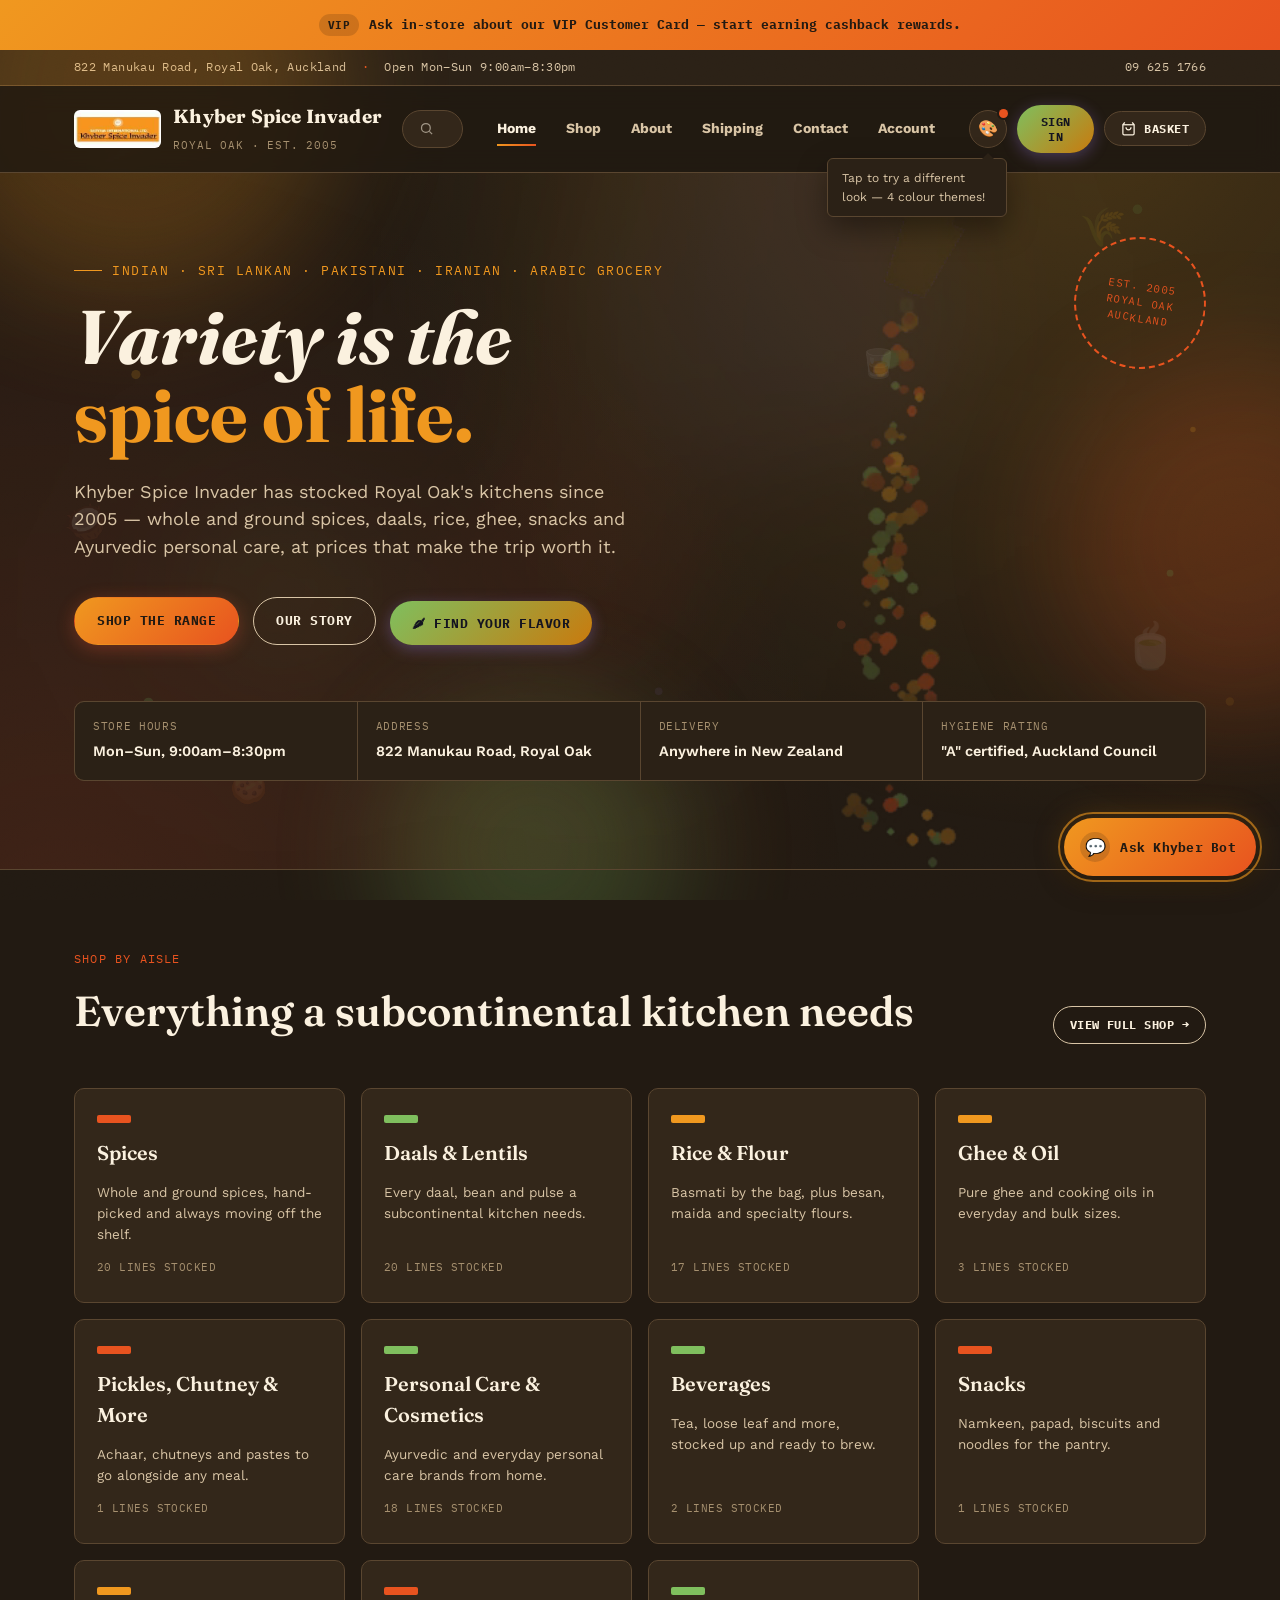
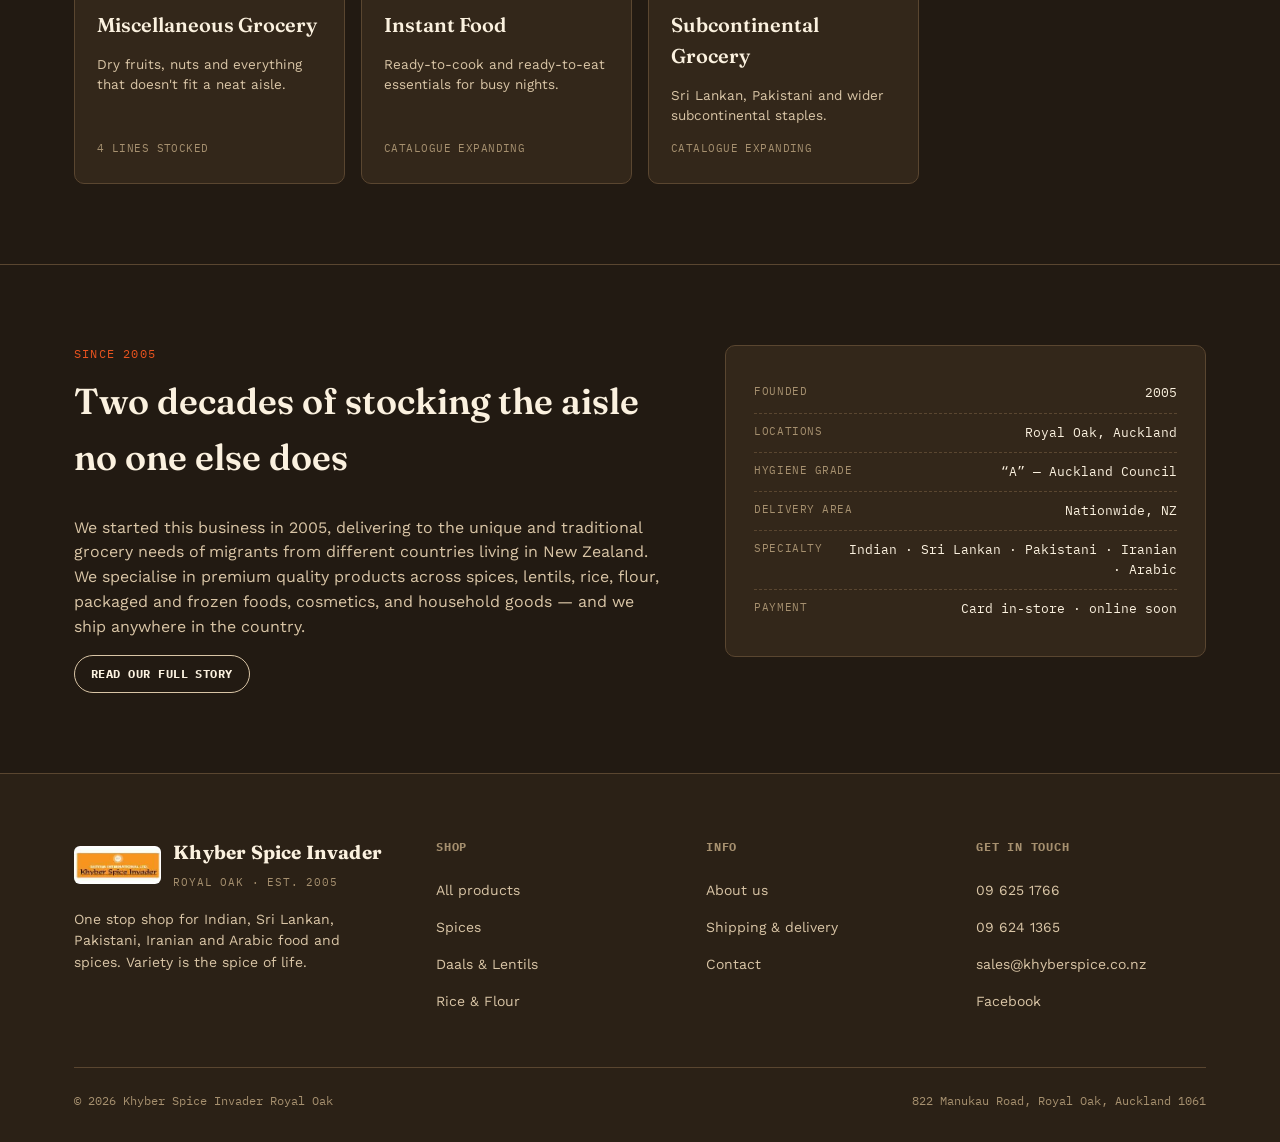
==== commit 9e5cc952: "Add files via upload" ====
--- a/index.html
+++ b/index.html
@@ -101,6 +101,7 @@
     <div class="hero-actions">
       <a href="products.html" class="btn btn-primary">Shop the range</a>
       <a href="about.html" class="btn btn-outline">Our story</a>
+      <button class="btn btn-header-fill ff-trigger" id="ffTrigger" type="button">&#127798; Find Your Flavor</button>
     </div>
     <div class="hero-strip">
       <div><span class="k">Store hours</span><span class="v">Mon&ndash;Sun, 9:00am&ndash;8:30pm</span></div>
@@ -206,6 +207,10 @@
   </div>
 </aside>
 
+<div class="ff-overlay" id="ffOverlay">
+  <div class="ff-modal" id="ffModal"></div>
+</div>
+
 <div class="product-modal-overlay" id="productModalOverlay">
   <div class="product-modal" id="productModal"></div>
 </div>
@@ -244,12 +249,14 @@
 <script src="js/bot.js"></script>
 <script src="js/auth.js"></script>
 <script src="js/spice-canvas.js"></script>
+<script src="js/flavor-finder.js"></script>
+<script src="js/transitions.js"></script>
 
 <script>
-fetch('data/products.json').then(r=>r.json()).then(data=>{
+document.addEventListener('khyber:data-ready', () => {
   const grid = document.getElementById('homeCatGrid');
-  grid.innerHTML = data.categories.map(c => {
-    const count = data.products.filter(p=>p.category===c.slug).length;
+  grid.innerHTML = ALL.categories.map(c => {
+    const count = ALL.products.filter(p=>p.category===c.slug).length;
     return `<a class="cat-tile accent-${c.accent}" href="products.html#${c.slug}">
       <span class="lid"></span>
       <h3>${c.label}</h3>
--- a/css/styles.css
+++ b/css/styles.css
@@ -634,6 +634,58 @@
 .text-center{ text-align:center; }
 .mt-0{ margin-top:0; }
 
+/* ---------- Flavor Finder ---------- */
+.ff-trigger{ margin-top:4px; }
+.ff-overlay{
+  position:fixed; inset:0; background:rgba(10,10,14,0.72); backdrop-filter:blur(4px); z-index:170;
+  display:none; align-items:center; justify-content:center; padding:20px;
+}
+.ff-overlay.open{ display:flex; }
+.ff-modal{
+  background:var(--ink-soft); border:1px solid var(--line); border-radius:var(--radius);
+  width:min(480px,100%); max-height:88vh; overflow-y:auto; padding:32px; position:relative;
+}
+.ff-close{ position:absolute; top:16px; right:16px; background:none; border:none; color:var(--paper-faint); font-size:20px; }
+.ff-progress{ display:flex; gap:6px; margin-bottom:24px; }
+.ff-progress span{ height:4px; flex:1; border-radius:2px; background:var(--surface-2); }
+.ff-progress span.done{ background:var(--grad-warm); }
+.ff-q{ font-family:var(--font-display); font-size:22px; margin:0 0 20px; }
+.ff-options{ display:flex; flex-direction:column; gap:10px; }
+.ff-options button{
+  text-align:left; padding:14px 16px; border-radius:var(--radius-sm); border:1px solid var(--line);
+  background:var(--surface); color:var(--paper); font-size:14.5px;
+}
+.ff-options button:hover{ border-color:var(--turmeric); box-shadow:var(--glow-turmeric); }
+.ff-result-head{ text-align:center; margin-bottom:22px; }
+.ff-result-head .emoji{ font-size:44px; display:block; margin-bottom:10px; }
+.ff-result-head h3{ font-family:var(--font-display); font-size:24px; margin:0 0 6px; }
+.ff-result-head p{ color:var(--paper-dim); font-size:14px; margin:0; }
+.ff-result-grid{ display:grid; grid-template-columns:repeat(3,1fr); gap:10px; margin-bottom:22px; }
+.ff-result-item{ background:var(--surface); border:1px solid var(--line); border-radius:var(--radius-sm); padding:10px; text-align:center; cursor:pointer; }
+.ff-result-item:hover{ border-color:var(--turmeric); }
+.ff-result-item .photo{ height:56px; margin-bottom:8px; border-radius:4px; }
+.ff-result-item .rn{ font-size:11px; line-height:1.3; }
+.ff-result-item .rp{ font-family:var(--font-mono); color:var(--turmeric); font-size:12px; margin-top:4px; }
+
+/* ---------- Page transition (text-zoom) ---------- */
+.page-transition{
+  position:fixed; inset:0; z-index:300; display:flex; align-items:center; justify-content:center;
+  background:var(--grad-warm); opacity:0; pointer-events:none;
+  transition:opacity .5s cubic-bezier(.6,0,.4,1);
+}
+.page-transition.leaving{ opacity:1; pointer-events:auto; }
+.page-transition.entering{ opacity:1; transition:opacity .6s ease .1s; }
+.page-transition .pt-text{
+  font-family:var(--font-display); font-weight:700; font-style:italic; color:var(--ink);
+  font-size:12vw; white-space:nowrap; transform:scale(0.4); opacity:0.9;
+  transition:transform .6s cubic-bezier(.6,0,.2,1);
+}
+.page-transition.leaving .pt-text{ transform:scale(2.6); }
+.page-transition.entering .pt-text{ transform:scale(0.4); opacity:0; transition:transform .6s cubic-bezier(.2,0,.2,1), opacity .5s ease; }
+@media (prefers-reduced-motion: reduce){
+  .page-transition{ display:none !important; }
+}
+
 /* ---------- Theme switcher ---------- */
 .theme-toggle{
   position:relative; width:38px; height:38px; border-radius:50%;
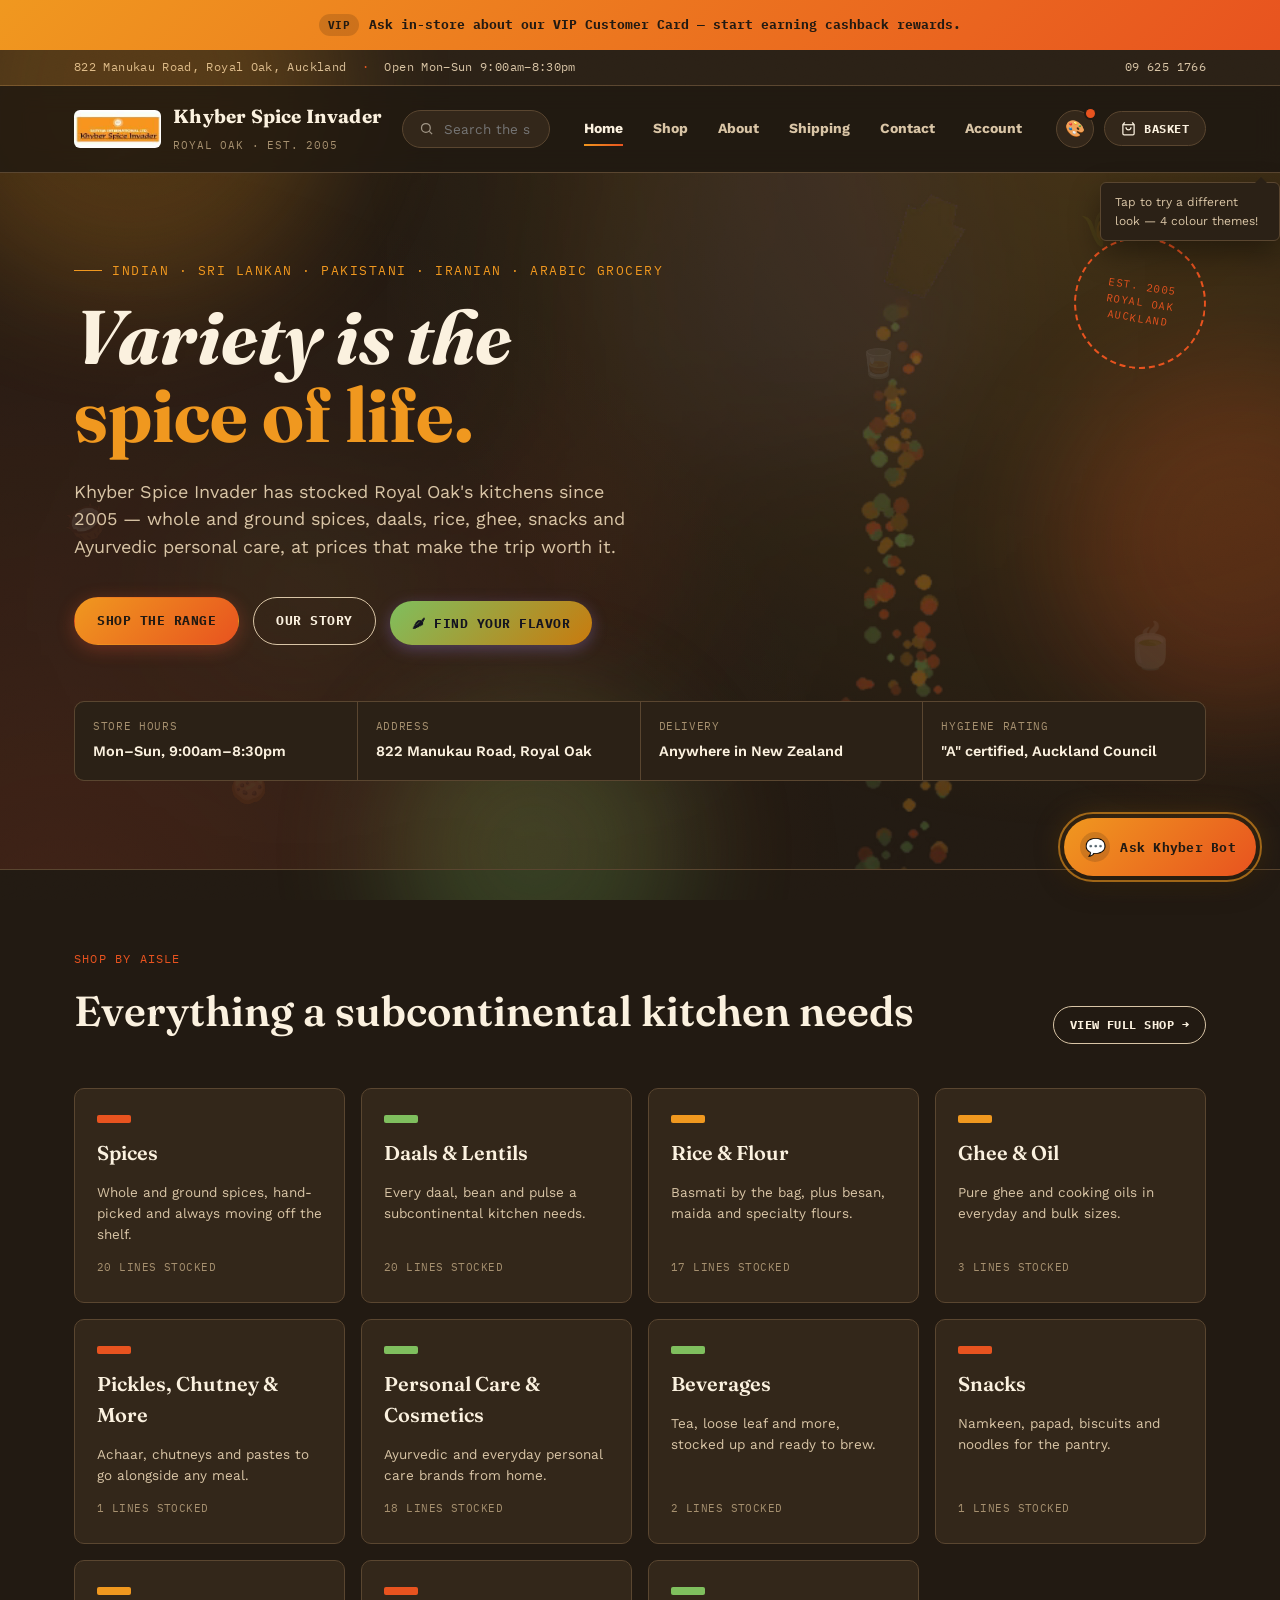
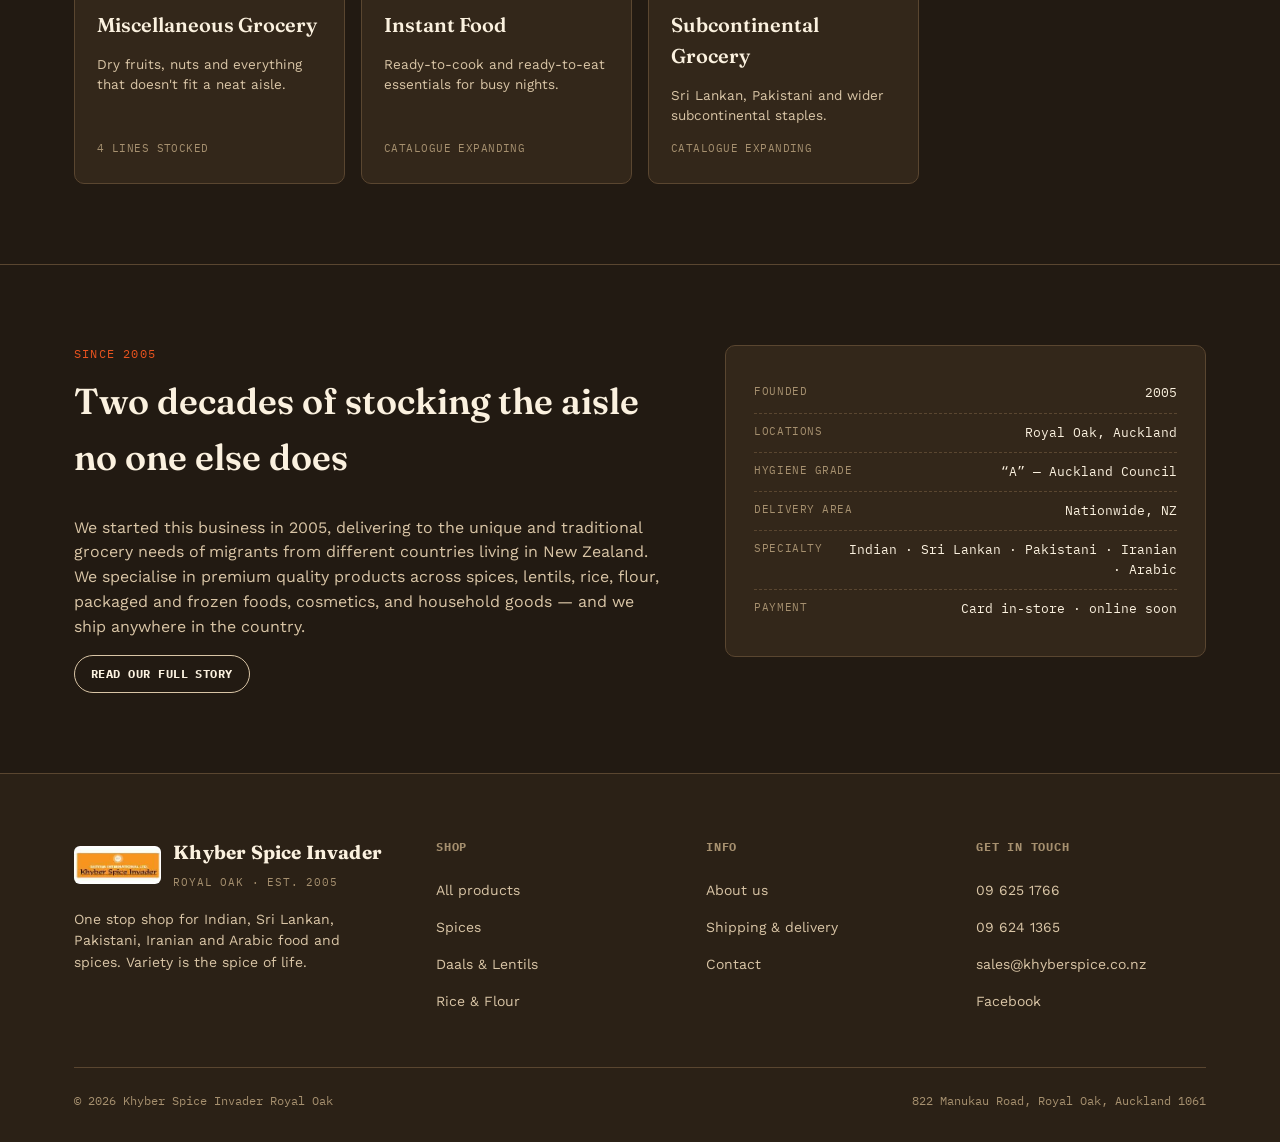
==== commit 593802e9: "Add files via upload" ====
--- a/index.html
+++ b/index.html
@@ -58,10 +58,23 @@
 <a href="about.html" class="">About</a>
 <a href="shipping.html" class="">Shipping</a>
 <a href="contact.html" class="">Contact</a>
-<a href="account.html" class="">Account</a>
+<a href="account.html" class="" id="accountNavLink">Account</a>
+      <div class="mobile-nav-extra">
+        <div class="header-search mobile-search">
+          <svg width="15" height="15" viewBox="0 0 24 24" fill="none" stroke="currentColor" stroke-width="2"><circle cx="11" cy="11" r="7"/><line x1="21" y1="21" x2="16.65" y2="16.65"/></svg>
+          <input type="text" id="mobileSearchInput" placeholder="Search the shop...">
+        </div>
+        <p class="mobile-nav-label">Colour theme</p>
+        <div class="theme-options">
+          <button class="theme-option" data-theme="khyber"><span class="swatch-dot" style="background:#F0981F;"></span>Classic</button>
+          <button class="theme-option" data-theme="light"><span class="swatch-dot" style="background:#D97F0A;"></span>Light</button>
+          <button class="theme-option" data-theme="sunset"><span class="swatch-dot" style="background:#FF4D8D;"></span>Sunset</button>
+          <button class="theme-option" data-theme="midnight"><span class="swatch-dot" style="background:#4DD4FF;"></span>Midnight</button>
+        </div>
+      </div>
     </nav>
-    <div style="display:flex; align-items:center; gap:10px;">
-      <div style="position:relative;">
+    <div class="header-actions">
+      <div class="theme-toggle-wrap">
         <button class="theme-toggle" id="themeToggle" type="button" aria-label="Change colour theme">
           &#127912;
           <span class="theme-toggle-dot" id="themeDot"></span>
@@ -69,7 +82,7 @@
         <div class="theme-teaser" id="themeTeaser">Tap to try a different look &mdash; 4 colour themes!</div>
         <div class="theme-popover" id="themePopover">
           <p>Colour theme</p>
-          <div class="theme-options" id="themeOptions">
+          <div class="theme-options">
             <button class="theme-option" data-theme="khyber"><span class="swatch-dot" style="background:#F0981F;"></span>Classic</button>
             <button class="theme-option" data-theme="light"><span class="swatch-dot" style="background:#D97F0A;"></span>Light</button>
             <button class="theme-option" data-theme="sunset"><span class="swatch-dot" style="background:#FF4D8D;"></span>Sunset</button>
@@ -77,10 +90,9 @@
           </div>
         </div>
       </div>
-      <button class="btn btn-header-fill btn-small" id="signInBtn" type="button">Sign in</button>
       <button class="btn btn-header btn-small cart-toggle" id="cartToggle" type="button">
         <svg width="15" height="15" viewBox="0 0 24 24" fill="none" stroke="currentColor" stroke-width="2"><path d="M6 2L3 6v14a2 2 0 002 2h14a2 2 0 002-2V6l-3-4"/><line x1="3" y1="6" x2="21" y2="6"/><path d="M16 10a4 4 0 01-8 0"/></svg>
-        Basket <span class="cart-count" id="cartCount" style="display:none;">0</span>
+        <span class="cart-label">Basket</span> <span class="cart-count" id="cartCount" style="display:none;">0</span>
       </button>
       <button class="nav-toggle" id="navToggle" type="button" aria-label="Toggle menu">&#9776;</button>
     </div>
@@ -100,7 +112,7 @@
     <p class="lede">Khyber Spice Invader has stocked Royal Oak's kitchens since 2005 &mdash; whole and ground spices, daals, rice, ghee, snacks and Ayurvedic personal care, at prices that make the trip worth it.</p>
     <div class="hero-actions">
       <a href="products.html" class="btn btn-primary">Shop the range</a>
-      <a href="about.html" class="btn btn-outline">Our story</a>
+      <a href="about.html" class="btn btn-outline hide-mobile">Our story</a>
       <button class="btn btn-header-fill ff-trigger" id="ffTrigger" type="button">&#127798; Find Your Flavor</button>
     </div>
     <div class="hero-strip">
--- a/css/styles.css
+++ b/css/styles.css
@@ -196,6 +196,9 @@
 }
 .utility-bar a:hover{ color:var(--turmeric); }
 .utility-bar .dot{ color:var(--paprika); margin:0 8px; }
+@media (max-width: 700px){
+  .utility-bar{ display:none; } /* full detail lives in the footer + About page */
+}
 
 /* ---------- Header / Nav ---------- */
 .site-header{
@@ -217,7 +220,18 @@
 .header-search input{ background:none; border:none; color:var(--paper); font-family:inherit; font-size:13.5px; width:100%; }
 .header-search input:focus{ outline:none; }
 .header-search svg{ opacity:0.55; flex-shrink:0; }
-@media (max-width: 980px){ .header-search{ display:none; } }
+@media (max-width: 980px){ .site-header > .wrap > .header-search{ display:none; } }
+
+.header-actions{ display:flex; align-items:center; gap:10px; }
+.hide-mobile{ display:inline-flex; }
+.mobile-nav-extra{ display:none; }
+
+@media (max-width: 880px){
+  .hide-mobile{ display:none; }
+  .header-actions .theme-toggle-wrap{ display:none; }
+  .cart-toggle .cart-label{ display:none; }
+  .btn.cart-toggle{ padding:11px; border-radius:50%; }
+}
 .brand{ display:flex; align-items:center; gap:12px; flex-shrink:0; }
 .brand-mark{
   width:44px; height:44px; border-radius:50%;
@@ -251,14 +265,24 @@
 
 @media (max-width: 880px){
   .main-nav{
-    position:absolute; top:100%; left:0; right:0;
+    position:fixed; top:var(--header-h,72px); left:0; right:0; bottom:0;
     background:var(--ink-soft); border-bottom:1px solid var(--line);
-    flex-direction:column; align-items:stretch; padding:8px;
-    display:none;
+    flex-direction:column; align-items:stretch; padding:14px;
+    display:none; overflow-y:auto; box-shadow:0 20px 40px rgba(0,0,0,0.35);
   }
   .main-nav.open{ display:flex; }
-  .main-nav a{ padding:12px 14px; }
+  .main-nav a{ padding:15px 14px; font-size:16px; border-bottom:1px solid var(--line); }
+  .main-nav a::after{ display:none; }
+  .main-nav a.active{ color:var(--turmeric); }
   .nav-toggle{ display:inline-block; }
+
+  .mobile-nav-extra{ display:block; margin-top:18px; padding-top:6px; }
+  .mobile-search{ display:flex !important; max-width:none; margin-bottom:18px; padding:13px 16px; }
+  .mobile-nav-label{
+    font-family:var(--font-mono); font-size:11px; text-transform:uppercase; letter-spacing:0.06em;
+    color:var(--paper-faint); margin:0 0 10px;
+  }
+  .mobile-nav-extra .theme-options{ grid-template-columns:1fr 1fr; }
 }
 
 /* ---------- Buttons ---------- */
@@ -309,6 +333,9 @@
   .hero video#spiceVideo{ opacity:0.35; }
 }
 .hero .wrap{ padding-top:88px; padding-bottom:88px; position:relative; }
+@media (max-width:700px){
+  .hero .wrap{ padding-top:44px; padding-bottom:44px; }
+}
 .hero-eyebrow{
   font-family:var(--font-mono); font-size:12.5px; letter-spacing:0.12em; text-transform:uppercase;
   color:var(--turmeric); margin-bottom:18px; display:flex; align-items:center; gap:10px;
@@ -340,9 +367,15 @@
 .hero-strip div{ background:var(--ink-soft); padding:16px 18px; }
 .hero-strip .k{ font-family:var(--font-mono); font-size:11px; color:var(--paper-faint); text-transform:uppercase; letter-spacing:0.06em; display:block; margin-bottom:4px; }
 .hero-strip .v{ font-weight:600; font-size:14.5px; }
+@media (max-width:700px){
+  .hero-strip{ grid-template-columns:1fr 1fr; }
+  .hero-strip div:nth-child(n+3){ display:none; } /* keep hours + address only, rest live on About/Shipping */
+  .hero-strip div{ padding:12px 14px; }
+}
 
 /* ---------- Section headings ---------- */
 .section{ padding:80px 0; border-bottom:1px solid var(--line); }
+@media (max-width:700px){ .section{ padding:48px 0; } }
 .section-head{ display:flex; justify-content:space-between; align-items:flex-end; gap:24px; margin-bottom:44px; flex-wrap:wrap; }
 .section-eyebrow{ font-family:var(--font-mono); font-size:12px; letter-spacing:0.1em; text-transform:uppercase; color:var(--paprika); margin-bottom:10px; }
 .section-head h2{ font-family:var(--font-display); font-size:clamp(28px,3.4vw,42px); margin:0; font-weight:600; }
@@ -735,6 +768,9 @@
 .vip-strip .wrap span.tag{
   background:rgba(0,0,0,0.14); padding:3px 9px; border-radius:999px; font-size:10.5px; letter-spacing:0.04em;
 }
+@media (max-width: 560px){
+  .vip-strip .wrap{ padding:9px 20px; font-size:11.5px; }
+}
 
 /* ---------- Related products (product modal) ---------- */
 .pm-related{ margin-top:6px; }
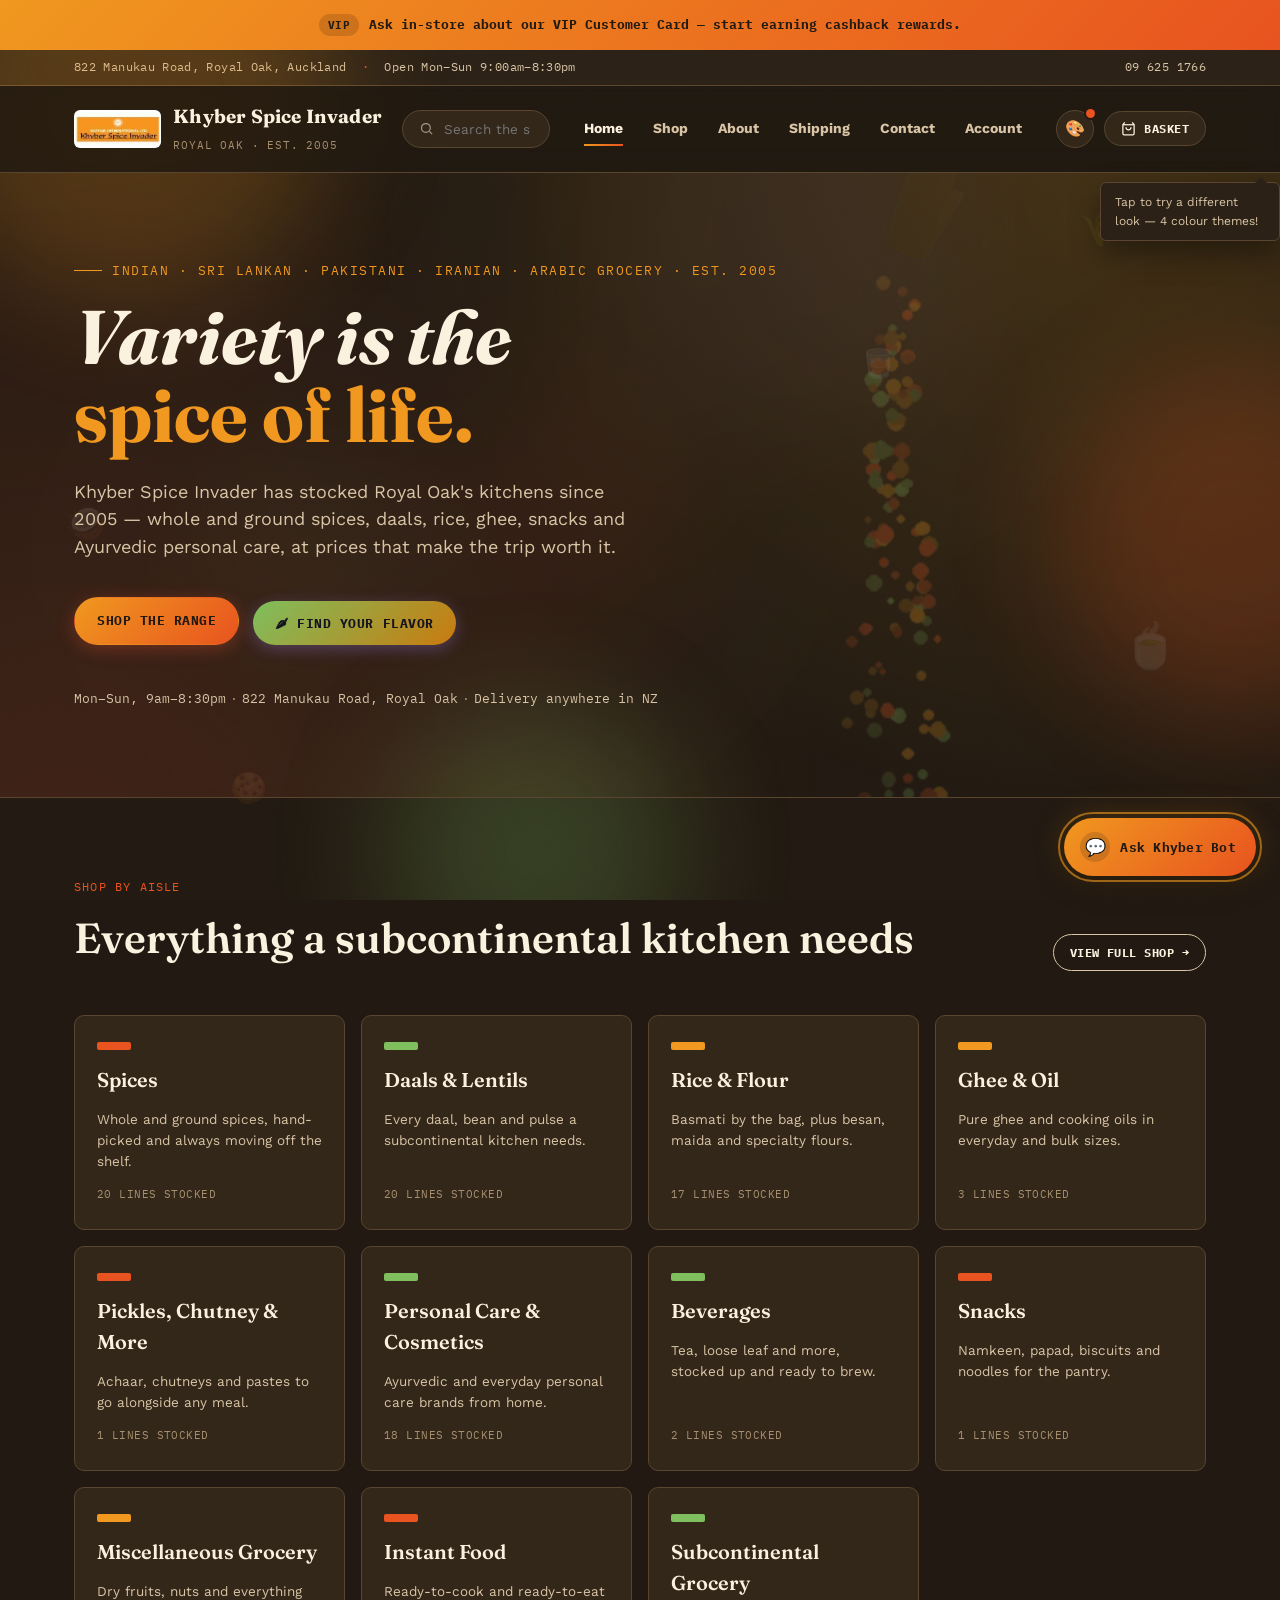
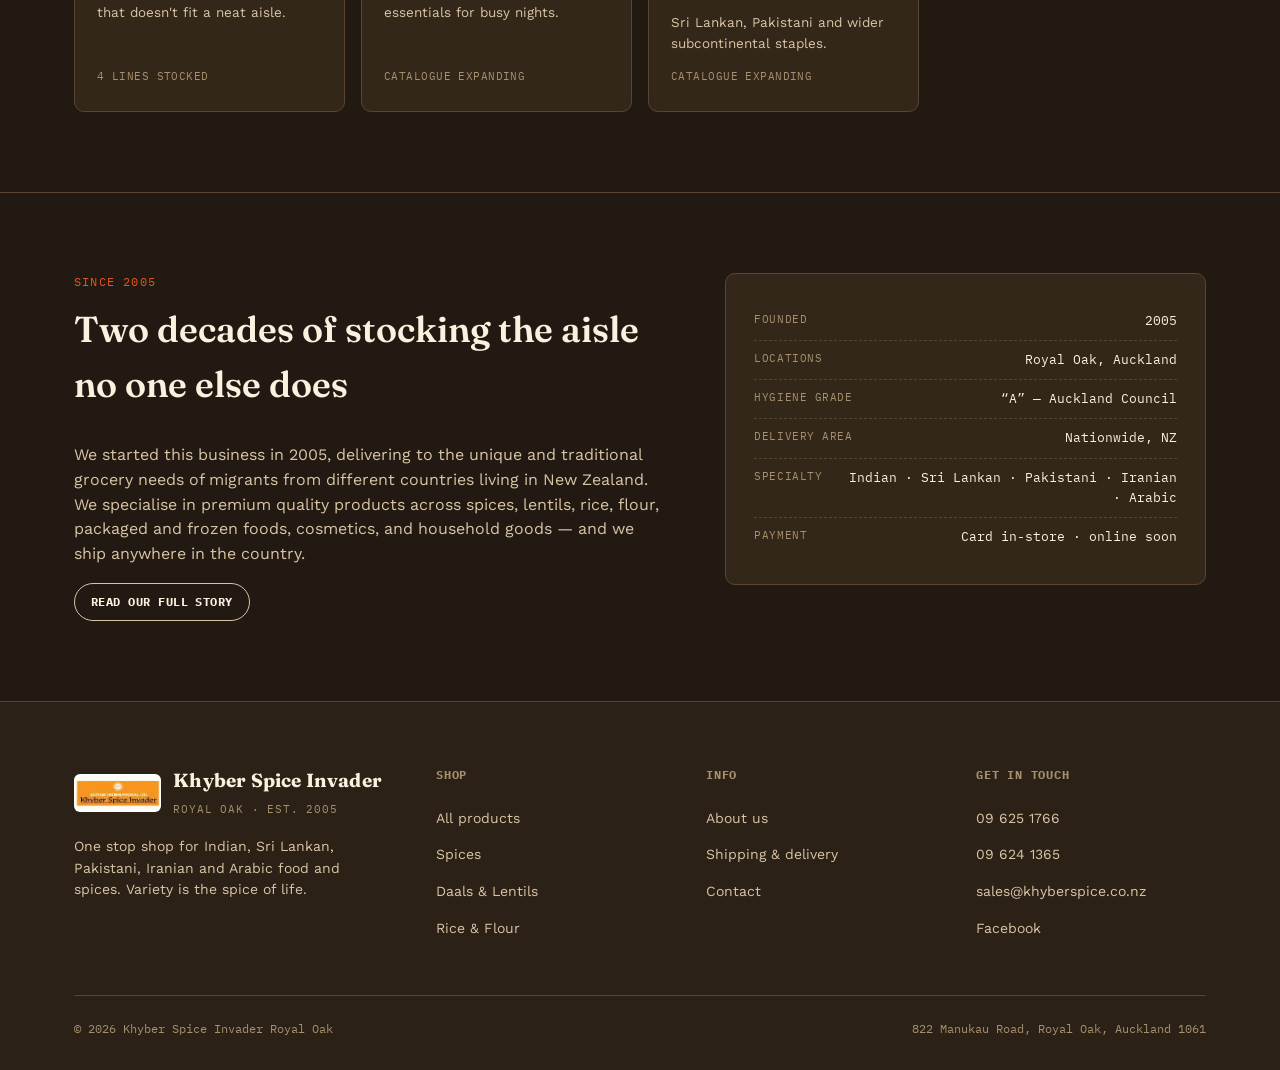
==== commit 1c08603e: "Add files via upload" ====
--- a/index.html
+++ b/index.html
@@ -100,26 +100,24 @@
 </header>
 
 <section class="hero">
-  <canvas id="spiceCanvas" aria-hidden="true"></canvas>
   <video id="spiceVideo" autoplay muted loop playsinline aria-hidden="true">
     <source src="assets/spice-pour.webm" type="video/webm">
     <source src="assets/spice-pour.mp4" type="video/mp4">
   </video>
   <div class="wrap">
-    <div class="stamp">Est. 2005<br>Royal Oak<br>Auckland</div>
-    <div class="hero-eyebrow">Indian &middot; Sri Lankan &middot; Pakistani &middot; Iranian &middot; Arabic Grocery</div>
+    <div class="hero-eyebrow">Indian &middot; Sri Lankan &middot; Pakistani &middot; Iranian &middot; Arabic Grocery &middot; Est. 2005</div>
     <h1>Variety is the<br><em>spice of life.</em></h1>
     <p class="lede">Khyber Spice Invader has stocked Royal Oak's kitchens since 2005 &mdash; whole and ground spices, daals, rice, ghee, snacks and Ayurvedic personal care, at prices that make the trip worth it.</p>
     <div class="hero-actions">
       <a href="products.html" class="btn btn-primary">Shop the range</a>
-      <a href="about.html" class="btn btn-outline hide-mobile">Our story</a>
       <button class="btn btn-header-fill ff-trigger" id="ffTrigger" type="button">&#127798; Find Your Flavor</button>
     </div>
     <div class="hero-strip">
-      <div><span class="k">Store hours</span><span class="v">Mon&ndash;Sun, 9:00am&ndash;8:30pm</span></div>
-      <div><span class="k">Address</span><span class="v">822 Manukau Road, Royal Oak</span></div>
-      <div><span class="k">Delivery</span><span class="v">Anywhere in New Zealand</span></div>
-      <div><span class="k">Hygiene rating</span><span class="v">"A" certified, Auckland Council</span></div>
+      <span>Mon&ndash;Sun, 9am&ndash;8:30pm</span>
+      <span class="sep">&middot;</span>
+      <span>822 Manukau Road, Royal Oak</span>
+      <span class="sep">&middot;</span>
+      <span>Delivery anywhere in NZ</span>
     </div>
   </div>
 </section>
@@ -260,7 +258,6 @@
 <script src="js/main.js"></script>
 <script src="js/bot.js"></script>
 <script src="js/auth.js"></script>
-<script src="js/spice-canvas.js"></script>
 <script src="js/flavor-finder.js"></script>
 <script src="js/transitions.js"></script>
 
--- a/css/styles.css
+++ b/css/styles.css
@@ -319,18 +319,15 @@
     radial-gradient(circle at 85% -10%, rgba(255,182,39,0.16), transparent 55%),
     radial-gradient(circle at 5% 110%, rgba(255,90,54,0.14), transparent 55%);
 }
-.hero canvas#spiceCanvas{
-  position:absolute; inset:0; width:100%; height:100%; opacity:0.5; pointer-events:none;
-}
 .hero video#spiceVideo{
-  position:absolute; inset:0; width:100%; height:100%; object-fit:cover; opacity:0.55; pointer-events:none;
+  position:absolute; inset:0; width:100%; height:100%; object-fit:cover; opacity:0.45; pointer-events:none;
   mix-blend-mode:screen;
 }
 @media (prefers-reduced-motion: reduce){
-  .hero canvas#spiceCanvas, .hero video#spiceVideo{ display:none; }
+  .hero video#spiceVideo{ display:none; }
 }
 @media (max-width:640px){
-  .hero video#spiceVideo{ opacity:0.35; }
+  .hero video#spiceVideo{ opacity:0.28; }
 }
 .hero .wrap{ padding-top:88px; padding-bottom:88px; position:relative; }
 @media (max-width:700px){
@@ -340,37 +337,22 @@
   font-family:var(--font-mono); font-size:12.5px; letter-spacing:0.12em; text-transform:uppercase;
   color:var(--turmeric); margin-bottom:18px; display:flex; align-items:center; gap:10px;
 }
-.hero-eyebrow::before{ content:''; width:28px; height:1px; background:var(--turmeric); }
+.hero-eyebrow::before{ content:''; width:28px; height:1px; background:var(--turmeric); flex-shrink:0; }
 .hero h1{
   font-family:var(--font-display); font-weight:700; font-style:italic;
   font-size:clamp(40px, 6.4vw, 76px); line-height:1.02; margin:0 0 24px; max-width:16ch;
 }
 .hero h1 em{ color:var(--turmeric); font-style:normal; }
 .hero p.lede{ font-size:18px; color:var(--paper-dim); max-width:52ch; margin:0 0 36px; }
-.hero-actions{ display:flex; gap:14px; flex-wrap:wrap; margin-bottom:56px; }
-
-.stamp{
-  position:absolute; top:64px; right:24px;
-  width:132px; height:132px; border-radius:50%;
-  border:2px dashed var(--paprika);
-  display:flex; align-items:center; justify-content:center; text-align:center;
-  transform:rotate(9deg);
-  font-family:var(--font-mono); font-size:10.5px; letter-spacing:0.06em; text-transform:uppercase;
-  color:var(--paprika); line-height:1.5; padding:14px;
-}
-@media (max-width: 720px){ .stamp{ display:none; } }
+.hero-actions{ display:flex; gap:14px; flex-wrap:wrap; margin-bottom:44px; }
 
 .hero-strip{
-  display:grid; grid-template-columns:repeat(auto-fit,minmax(150px,1fr)); gap:1px;
-  background:var(--line); border:1px solid var(--line); border-radius:var(--radius); overflow:hidden;
-}
-.hero-strip div{ background:var(--ink-soft); padding:16px 18px; }
-.hero-strip .k{ font-family:var(--font-mono); font-size:11px; color:var(--paper-faint); text-transform:uppercase; letter-spacing:0.06em; display:block; margin-bottom:4px; }
-.hero-strip .v{ font-weight:600; font-size:14.5px; }
+  display:flex; flex-wrap:wrap; gap:8px 4px; align-items:center;
+  font-family:var(--font-mono); font-size:12.5px; color:var(--paper-dim);
+}
+.hero-strip .sep{ color:var(--paper-faint); }
 @media (max-width:700px){
-  .hero-strip{ grid-template-columns:1fr 1fr; }
-  .hero-strip div:nth-child(n+3){ display:none; } /* keep hours + address only, rest live on About/Shipping */
-  .hero-strip div{ padding:12px 14px; }
+  .hero-strip{ font-size:11.5px; }
 }
 
 /* ---------- Section headings ---------- */
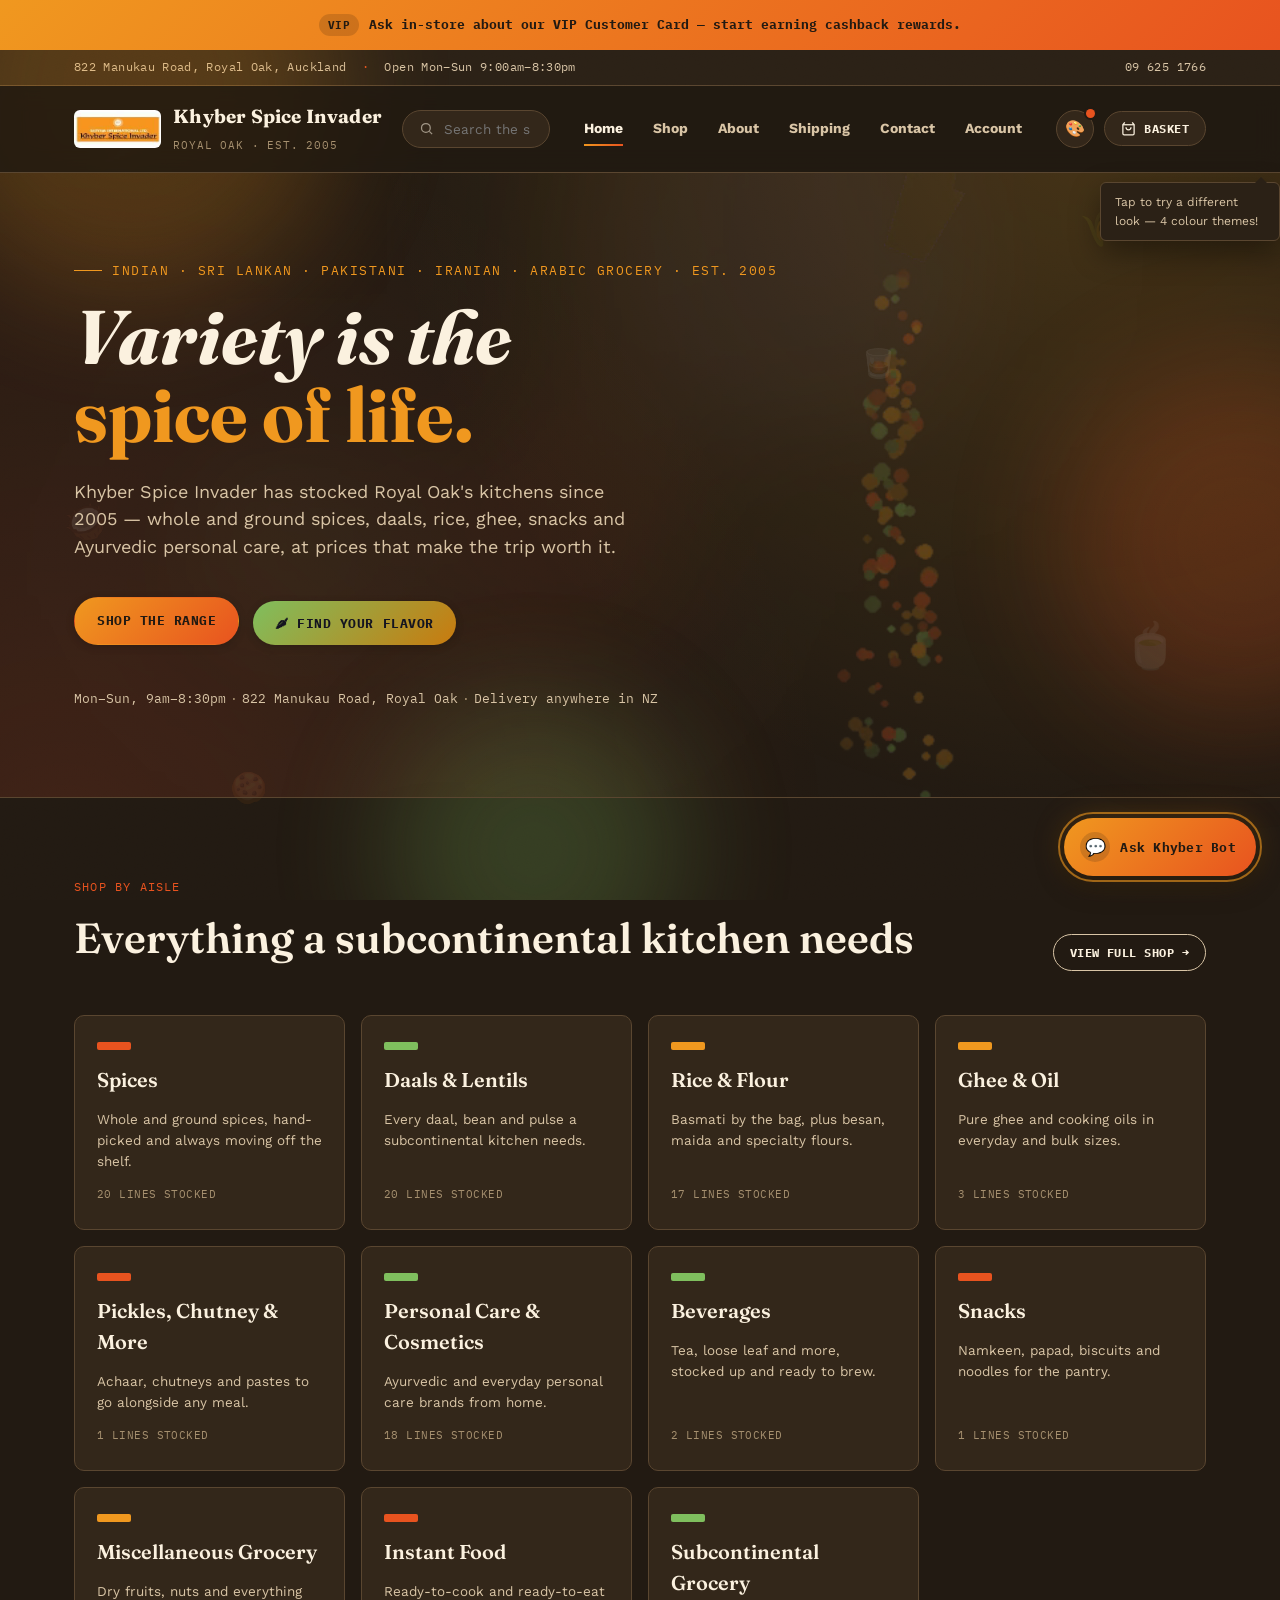
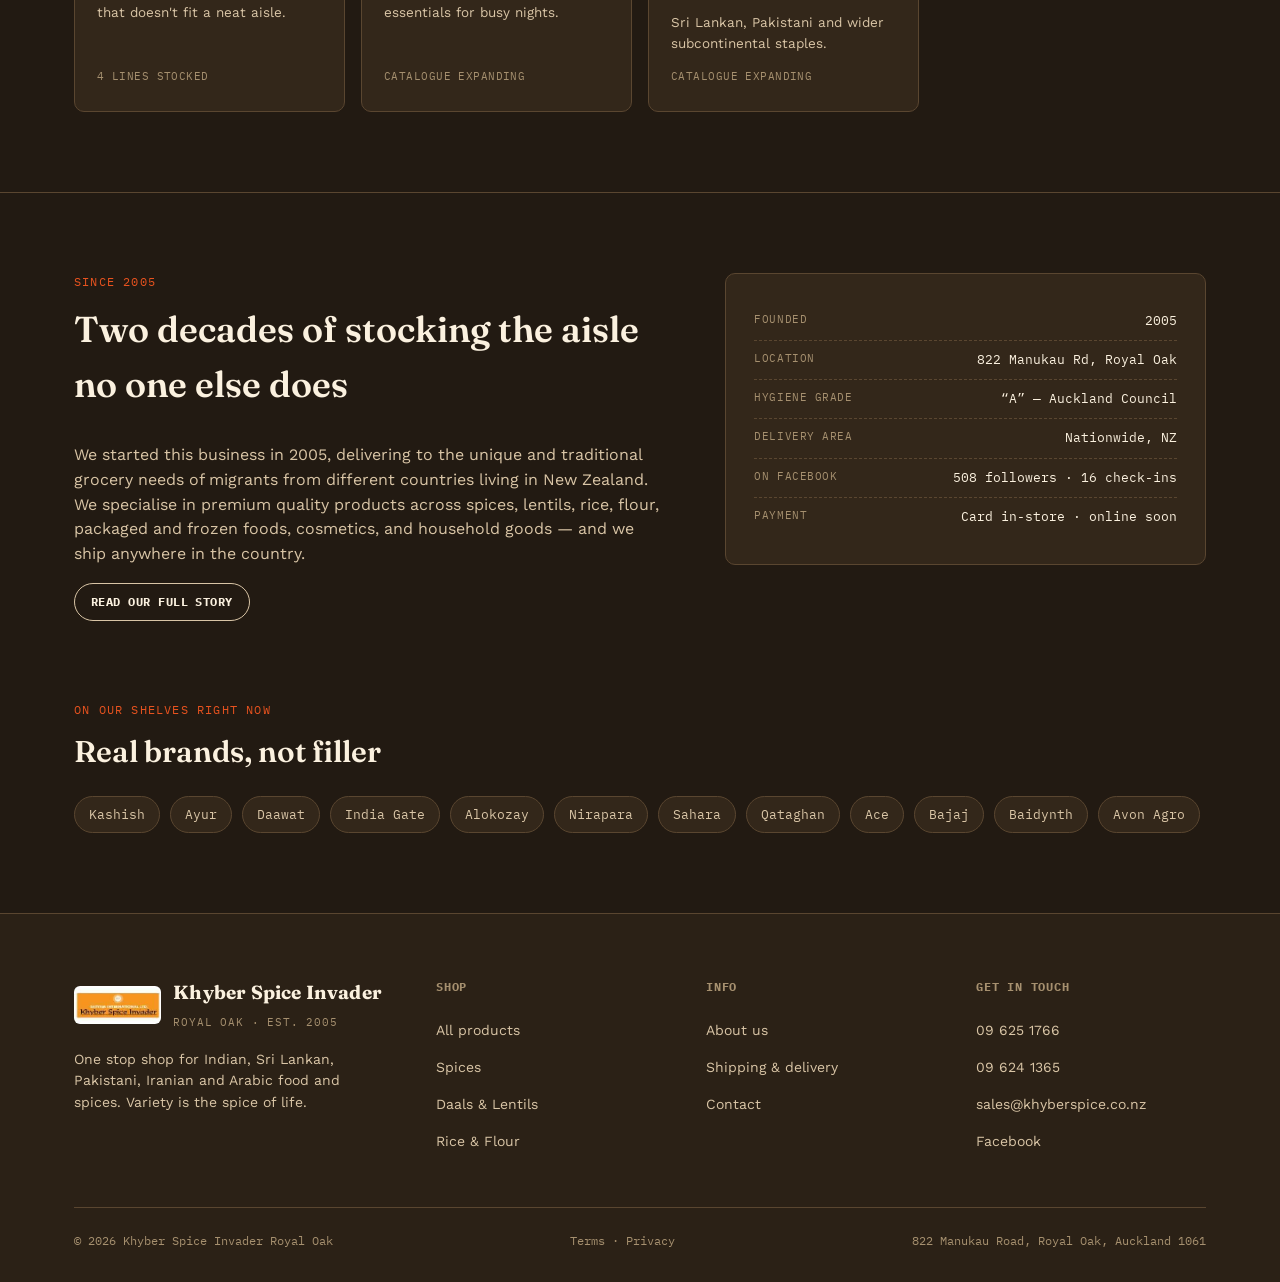
==== commit 6d8945bf: "Add files via upload" ====
--- a/index.html
+++ b/index.html
@@ -145,11 +145,23 @@
     </div>
     <div class="ticket">
       <div class="row"><span>Founded</span><span>2005</span></div>
-      <div class="row"><span>Locations</span><span>Royal Oak, Auckland</span></div>
+      <div class="row"><span>Location</span><span>822 Manukau Rd, Royal Oak</span></div>
       <div class="row"><span>Hygiene grade</span><span>&ldquo;A&rdquo; &mdash; Auckland Council</span></div>
       <div class="row"><span>Delivery area</span><span>Nationwide, NZ</span></div>
-      <div class="row"><span>Specialty</span><span>Indian &middot; Sri Lankan &middot; Pakistani &middot; Iranian &middot; Arabic</span></div>
+      <div class="row"><span>On Facebook</span><span>508 followers &middot; 16 check-ins</span></div>
       <div class="row"><span>Payment</span><span>Card in-store &middot; online soon</span></div>
+    </div>
+  </div>
+</section>
+
+<section class="section" style="border-bottom:none; padding-top:0;">
+  <div class="wrap">
+    <div class="section-eyebrow">On our shelves right now</div>
+    <h2 style="font-family:var(--font-display); font-size:clamp(22px,2.6vw,30px); font-weight:600; margin:0 0 20px;">Real brands, not filler</h2>
+    <div class="brand-chip-row">
+      <span>Kashish</span><span>Ayur</span><span>Daawat</span><span>India Gate</span>
+      <span>Alokozay</span><span>Nirapara</span><span>Sahara</span><span>Qataghan</span>
+      <span>Ace</span><span>Bajaj</span><span>Baidynth</span><span>Avon Agro</span>
     </div>
   </div>
 </section>
@@ -196,6 +208,7 @@
     </div>
     <div class="footer-bottom">
       <span>&copy; 2026 Khyber Spice Invader Royal Oak</span>
+      <span><a href="terms.html">Terms</a> &middot; <a href="privacy.html">Privacy</a></span>
       <span>822 Manukau Road, Royal Oak, Auckland 1061</span>
     </div>
   </div>
--- a/css/styles.css
+++ b/css/styles.css
@@ -294,8 +294,8 @@
   border:1px solid transparent; transition:transform .15s ease, background .15s ease, box-shadow .15s ease;
 }
 .btn:hover{ transform:translateY(-1px); }
-.btn-primary{ background:var(--grad-warm); color:var(--ink); box-shadow:0 4px 18px rgba(255,90,54,0.28); }
-.btn-primary:hover{ box-shadow:0 6px 26px rgba(255,90,54,0.4); }
+.btn-primary{ background:var(--grad-warm); color:var(--ink); box-shadow:0 2px 8px rgba(0,0,0,0.18); }
+.btn-primary:hover{ box-shadow:0 6px 22px rgba(255,90,54,0.32); }
 .btn-outline{ border-color:var(--paper-dim); color:var(--paper); }
 .btn-outline:hover{ border-color:var(--turmeric); color:var(--turmeric); }
 .btn-small{ padding:9px 16px; font-size:11.5px; }
@@ -307,9 +307,9 @@
 .btn-header:hover{ border-color:var(--turmeric); box-shadow:var(--glow-turmeric); }
 .btn-header-fill{
   background:var(--grad-cool); color:#141420; border:none;
-  box-shadow:0 4px 16px rgba(155,126,240,0.32);
-}
-.btn-header-fill:hover{ box-shadow:0 6px 22px rgba(155,126,240,0.45); }
+  box-shadow:0 2px 8px rgba(0,0,0,0.18);
+}
+.btn-header-fill:hover{ box-shadow:0 6px 20px rgba(155,126,240,0.35); }
 
 /* ---------- Hero ---------- */
 .hero{
@@ -549,6 +549,7 @@
 .footer-grid a:hover{ color:var(--turmeric); }
 .footer-about p{ color:var(--paper-dim); font-size:14px; max-width:34ch; }
 .footer-bottom{ border-top:1px solid var(--line); padding-top:24px; display:flex; justify-content:space-between; flex-wrap:wrap; gap:12px; font-family:var(--font-mono); font-size:11.5px; color:var(--paper-faint); }
+.footer-bottom a:hover{ color:var(--turmeric); }
 
 /* ---------- Khyber Bot ---------- */
 .bot-launcher{
@@ -648,6 +649,13 @@
 /* ---------- Utility ---------- */
 .text-center{ text-align:center; }
 .mt-0{ margin-top:0; }
+
+/* ---------- Real brand chips (authenticity, not stock imagery) ---------- */
+.brand-chip-row{ display:flex; flex-wrap:wrap; gap:10px; }
+.brand-chip-row span{
+  font-family:var(--font-mono); font-size:12.5px; padding:8px 14px; border-radius:999px;
+  border:1px solid var(--line); background:var(--surface); color:var(--paper-dim);
+}
 
 /* ---------- Flavor Finder ---------- */
 .ff-trigger{ margin-top:4px; }
